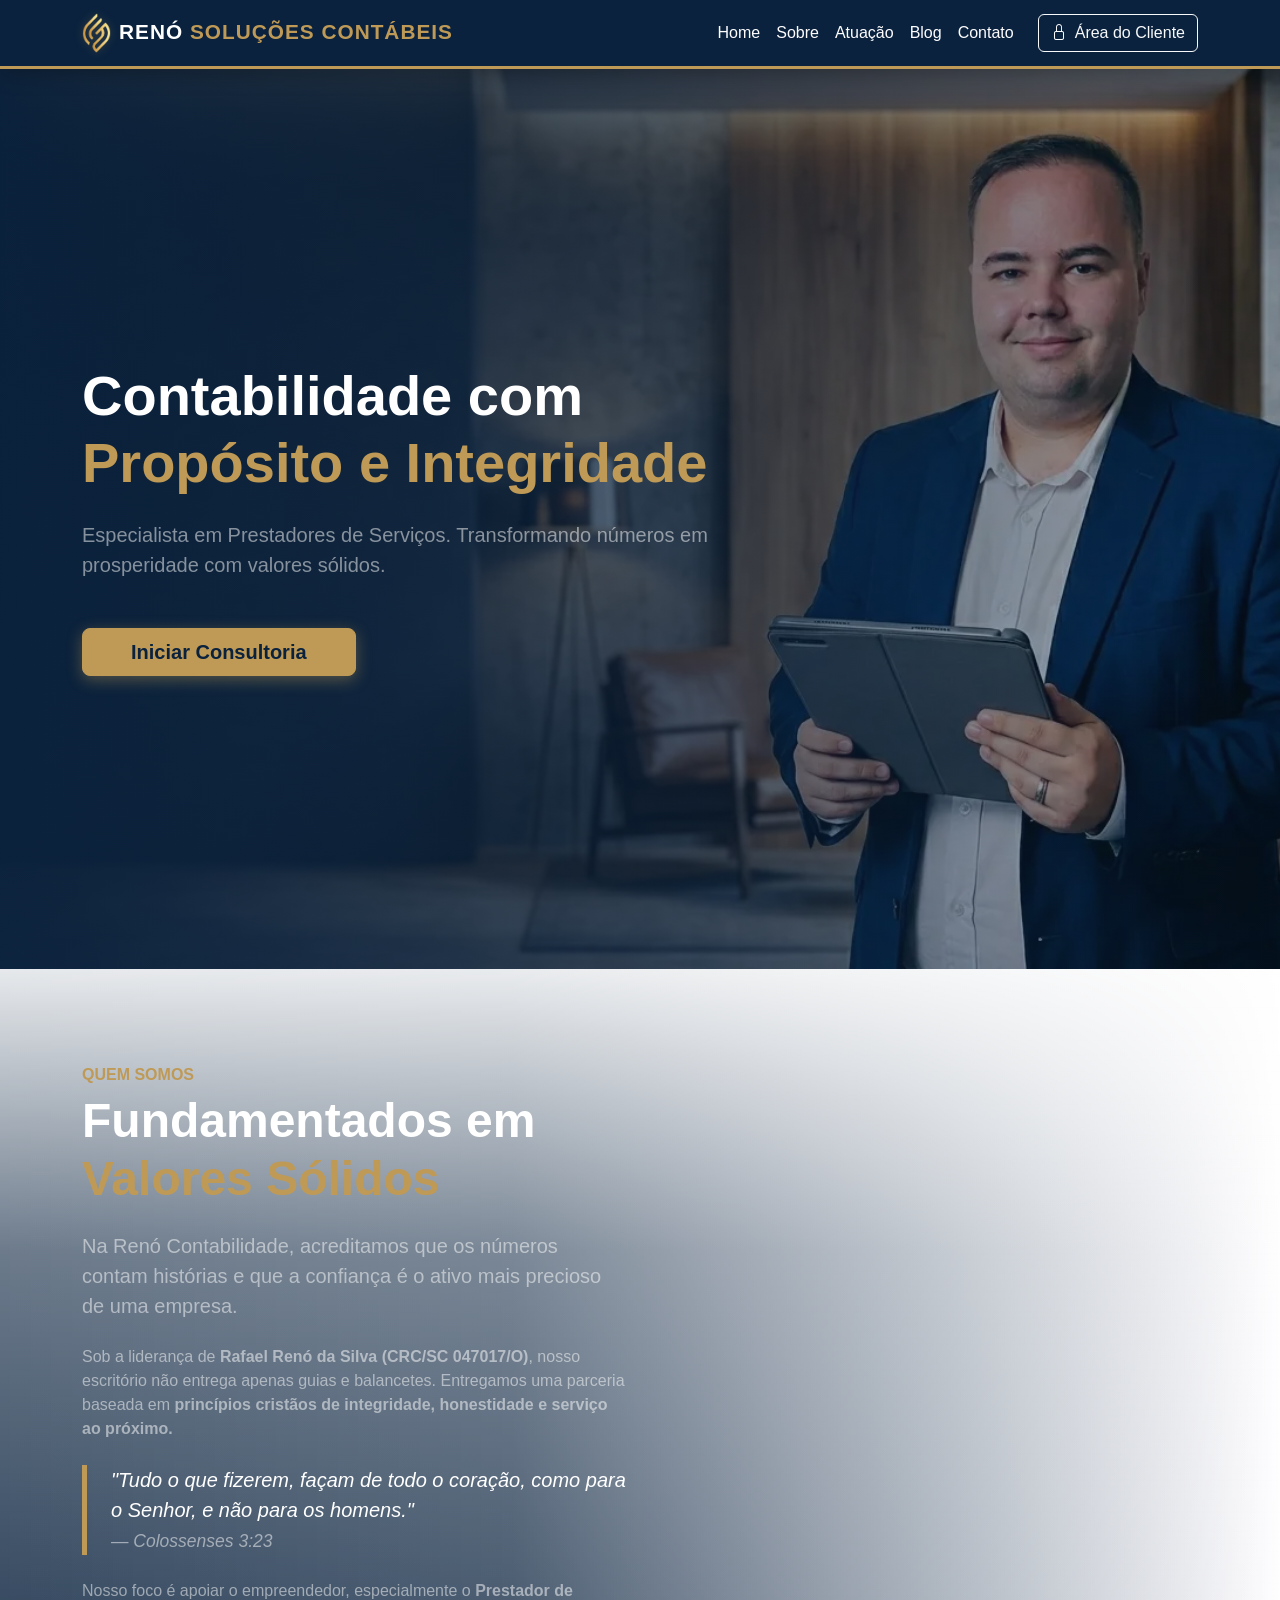
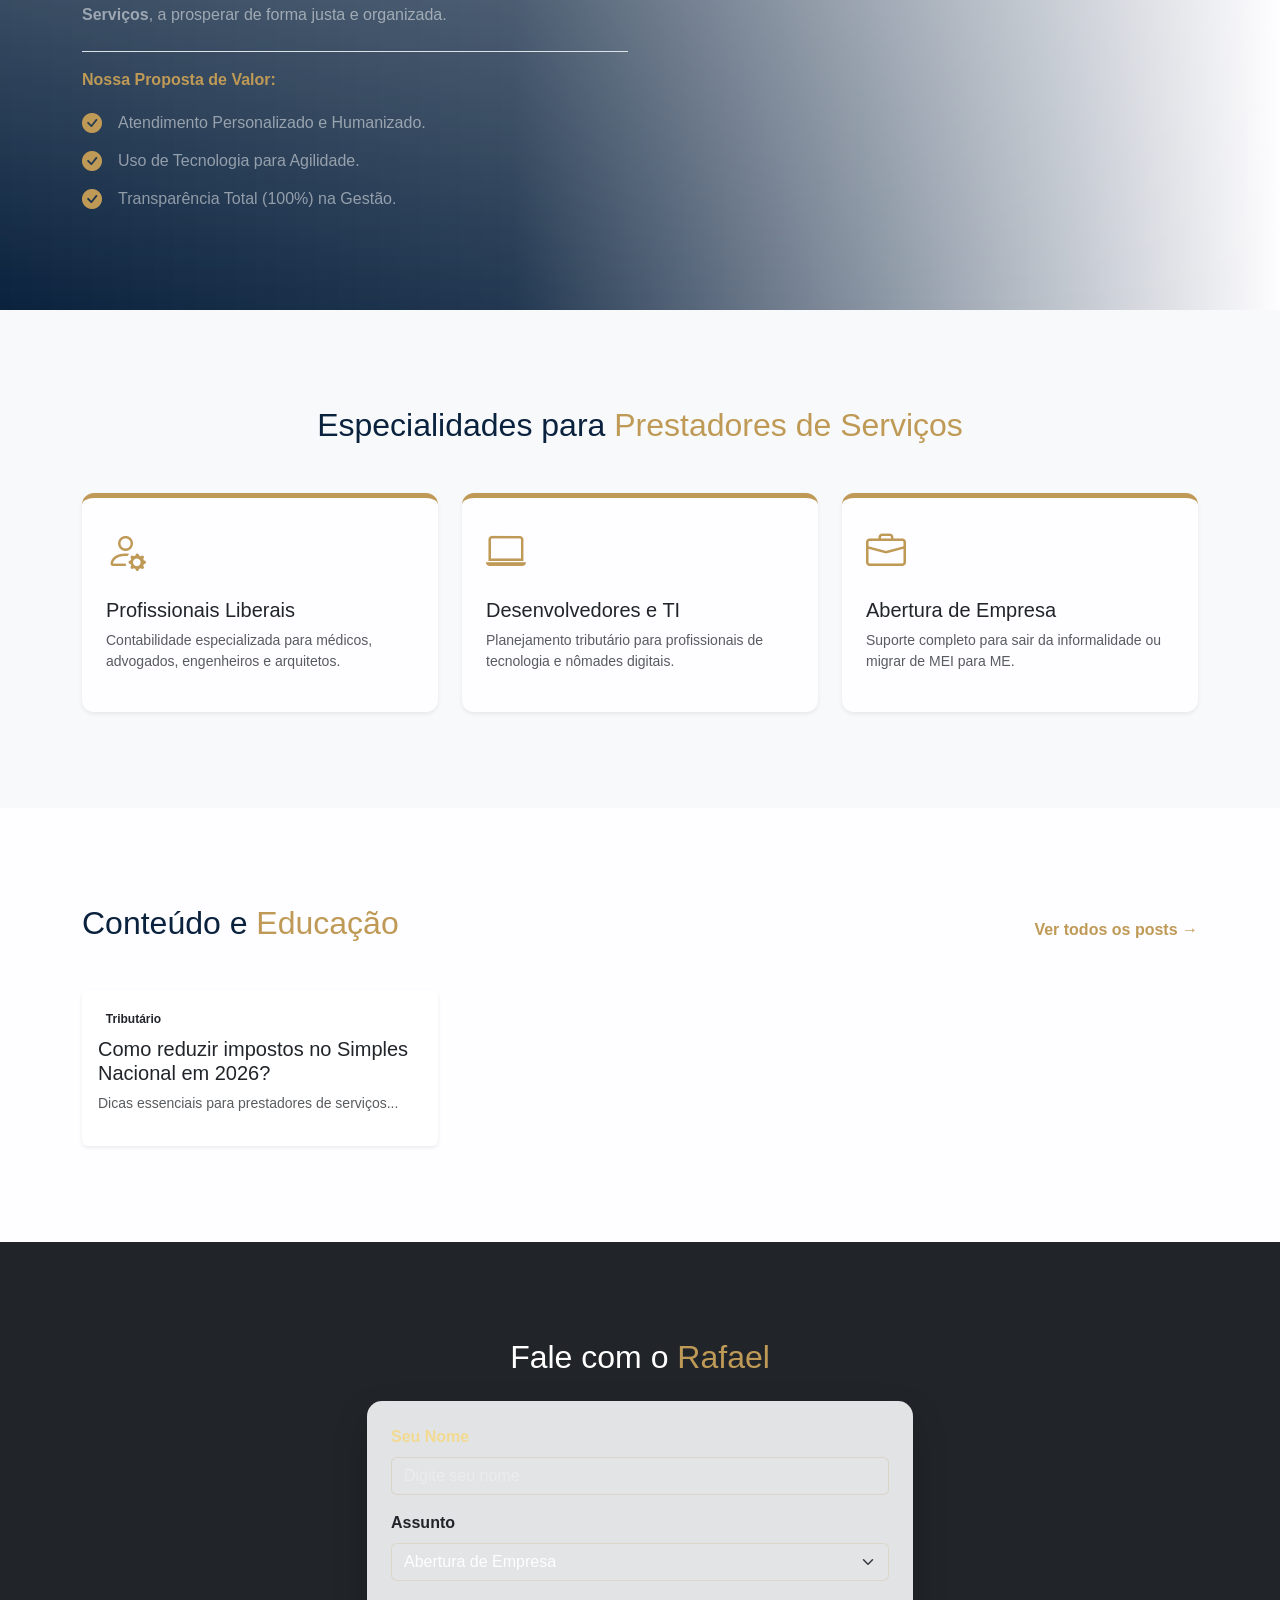
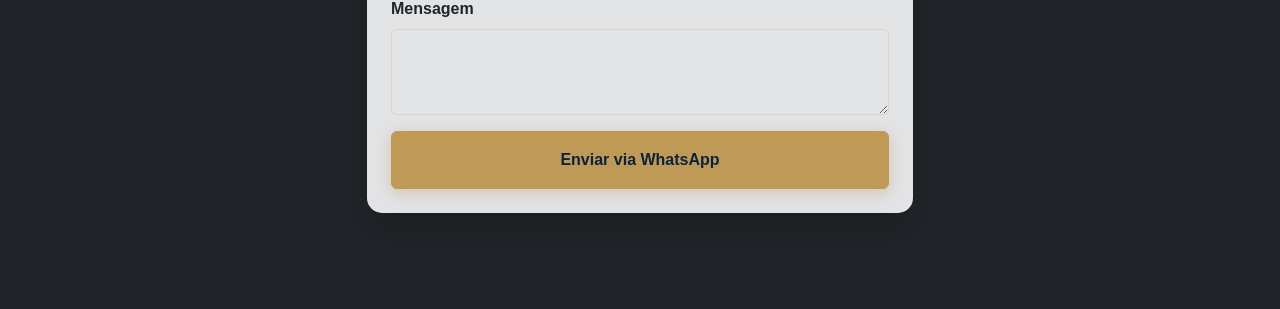
==== index.html @ a7eb9918 "Enviando arquivos atualizados" ====
<!DOCTYPE html>
<html lang="pt-br">

<head>

    <meta charset="UTF-8">
    <meta name="viewport" content="width=device-width, initial-scale=1.0">
    <title>Renó Soluções Contábeis</title>
    
    <!-- Bootstrap 5 CSS -->
    <link href="https://cdn.jsdelivr.net/npm/bootstrap@5.3.3/dist/css/bootstrap.min.css" rel="stylesheet">
    <!-- Bootstrap Icons -->
    <link rel="stylesheet" href="https://cdn.jsdelivr.net/npm/bootstrap-icons@1.11.3/font/bootstrap-icons.min.css">
    <!-- Seu CSS Personalizado -->
    <link rel="stylesheet" href="css/style.css">

</head>

<body>

<nav class="navbar navbar-expand-lg sticky-top custom-navbar">
    <div class="container">
        <a class="navbar-brand custom-logo" href="#">
        <img src="img/logo-reno.webp" alt="Logo Renó Contabilidade" class="brand-logo img-fluid">
            <span class="text-white">RENÓ </span><span class="text-gold">SOLUÇÕES CONTÁBEIS</span></a>
        <button class="navbar-toggler" type="button" data-bs-toggle="collapse" data-bs-target="#navbarNav">
            <span class="navbar-toggler-icon"></span>
        </button>
        <div class="collapse navbar-collapse" id="navbarNav">
            <ul class="navbar-nav ms-auto align-items-center">
                <li class="nav-item"><a class="nav-link" href="#">Home</a></li>
                <li class="nav-item"><a class="nav-link" href="#sobre">Sobre</a></li>
                <li class="nav-item"><a class="nav-link" href="#atuacao">Atuação</a></li>
                <li class="nav-item"><a class="nav-link" href="#blog">Blog</a></li>
                <li class="nav-item"><a class="nav-link" href="#contato">Contato</a></li>
                <li class="nav-item ms-lg-3">
                    <a href="login.html" class="btn btn-outline-light d-flex align-items-center gap-2">
                        <i class="bi bi-lock"></i> Área do Cliente
                    </a>
                </li>
            </ul>
        </div>
    </div>
</nav>

<!-- Hero Section -->
<section class="hero-with-background d-flex align-items-center min-vh-100">
    <div class="container position-relative" style="z-index: 2;">
        <div class="row align-items-center">
            <div class="col-md-7">
                <h1 class="display-4 fw-bold text-white">Contabilidade com <span class="text-gold">Propósito e Integridade</span></h1>
                <p class="lead text-white-50 mt-4">Especialista em Prestadores de Serviços. Transformando números em prosperidade com valores sólidos.</p>
                <div class="mt-5">
                    <a href="#contato" class="btn btn-lg custom-btn-gold px-5">Iniciar Consultoria</a>
                </div>
            </div>
        </div>
    </div>
</section>

<!-- SEÇÃO: SOBRE (Foco em Princípios e Ética) -->
<section id="sobre" class="sobre-overlay d-flex align-items-center py-5">
    <div class="container py-5 position-relativesobre-content">
        <div class="row">
            
            <div class="col-lg-6 col-md-8 text-sobre">
                <h6 class="text-gold fw-bold text-uppercase mb-2">Quem Somos</h6>
                <h2 class="display-5 fw-bold mb-4 text-white">Fundamentados em <span class="text-gold">Valores Sólidos</span></h2>
                
                <p class="lead text-white-50 mb-4">
                    Na Renó Contabilidade, acreditamos que os números contam histórias e que a confiança é o ativo mais precioso de uma empresa.
                </p>
                
                <p class="mb-4 text-white-50">
                    Sob a liderança de <strong>Rafael Renó da Silva (CRC/SC 047017/O)</strong>, nosso escritório não entrega apenas guias e balancetes. Entregamos uma parceria baseada em <strong>princípios cristãos de integridade, honestidade e serviço ao próximo.</strong>
                </p>

                <div class="border-start border-4 border-gold ps-4 my-4 italic-box">
                    <p class="fst-italic fs-5 text-white">
                        "Tudo o que fizerem, façam de todo o coração, como para o Senhor, e não para os homens." 
                        <br><small class="text-white-50">— Colossenses 3:23</small>
                    </p>
                </div>

                <p class="mb-4 text-white-50">
                    Nosso foco é apoiar o empreendedor, especialmente o <strong>Prestador de Serviços</strong>, a prosperar de forma justa e organizada.
                </p>

                <div class="mt-4 pt-3 border-top border-light-50 diferencial-box">
                    <p class="fw-bold mb-3 text-gold">Nossa Proposta de Valor:</p>
                    <div class="d-flex align-items-center gap-3 mb-2 text-white-50">
                        <i class="bi bi-check-circle-fill text-gold fs-5"></i>
                        <span>Atendimento Personalizado e Humanizado.</span>
                    </div>
                    <div class="d-flex align-items-center gap-3 mb-2 text-white-50">
                        <i class="bi bi-check-circle-fill text-gold fs-5"></i>
                        <span>Uso de Tecnologia para Agilidade.</span>
                    </div>
                    <div class="d-flex align-items-center gap-3 text-white-50">
                        <i class="bi bi-check-circle-fill text-gold fs-5"></i>
                        <span>Transparência Total (100%) na Gestão.</span>
                    </div>
                </div>
            </div>
            
            <div class="col-lg-6 d-none d-lg-block"></div>

        </div>
    </div>
</section>

<!-- SEÇÃO: ATUAÇÃO -->
<section id="atuacao" class="py-5 bg-light">
    <div class="container py-5">
        <h2 class="text-center mb-5">Especialidades para <span class="text-gold">Prestadores de Serviços</span></h2>
        <div class="row g-4">
            <div class="col-md-4">
                <div class="card h-100 border-0 shadow-sm p-4 custom-card-atuacao">
                    <i class="bi bi-person-gear fs-1 text-gold"></i>
                    <h3 class="h5 mt-3">Profissionais Liberais</h3>
                    <p class="text-muted small">Contabilidade especializada para médicos, advogados, engenheiros e arquitetos.</p>
                </div>
            </div>
            <div class="col-md-4">
                <div class="card h-100 border-0 shadow-sm p-4 custom-card-atuacao">
                    <i class="bi bi-laptop fs-1 text-gold"></i>
                    <h3 class="h5 mt-3">Desenvolvedores e TI</h3>
                    <p class="text-muted small">Planejamento tributário para profissionais de tecnologia e nômades digitais.</p>
                </div>
            </div>
            <div class="col-md-4">
                <div class="card h-100 border-0 shadow-sm p-4 custom-card-atuacao">
                    <i class="bi bi-briefcase fs-1 text-gold"></i>
                    <h3 class="h5 mt-3">Abertura de Empresa</h3>
                    <p class="text-muted small">Suporte completo para sair da informalidade ou migrar de MEI para ME.</p>
                </div>
            </div>
        </div>
    </div>
</section>

<!-- SEÇÃO: BLOG -->
<section id="blog" class="py-5">
    <div class="container py-5">
        <div class="d-flex justify-content-between align-items-end mb-5">
            <h2 class="mb-0">Conteúdo e <span class="text-gold">Educação</span></h2>
            <a href="#" class="text-gold text-decoration-none fw-bold">Ver todos os posts →</a>
        </div>
        <div class="row g-4">
            <div class="col-md-4">
                <div class="card border-0 shadow-sm h-100">
                    <div class="card-body">
                        <span class="badge bg-gold text-dark mb-2">Tributário</span>
                        <h4 class="h5">Como reduzir impostos no Simples Nacional em 2026?</h4>
                        <p class="small text-muted">Dicas essenciais para prestadores de serviços...</p>
                    </div>
                </div>
            </div>
            <!-- Outros cards de blog aqui -->
        </div>
    </div>
</section>

<!-- SEÇÃO: CONTATO -->
<section id="contato" class="py-5 bg-dark text-white">
    <div class="container py-5">
        <div class="row justify-content-center">
            <div class="col-md-6">
                <h2 class="text-center mb-4">Fale com o <span class="text-gold">Rafael</span></h2>
                <div class="card p-4 border-0 bg-secondary-subtle">
                    <form id="whatsappForm">
                        <div class="mb-3">
                            <label class="form-label fw-bold">Seu Nome</label>
                            <input type="text" class="form-control" id="nome" placeholder="Digite seu nome" required>
                        </div>
                        <div class="mb-3">
                            <label class="form-label text-dark fw-bold">Assunto</label>
                            <select class="form-select" id="assunto">
                                <option value="Abertura de Empresa">Abertura de Empresa</option>
                                <option value="Migração de MEI">Migração de MEI</option>
                                <option value="Consultoria">Consultoria Mensal</option>
                            </select>
                        </div>
                        <div class="mb-3">
                            <label class="form-label text-dark fw-bold">Mensagem</label>
                            <textarea class="form-control" id="mensagem" rows="3" required></textarea>
                        </div>
                        <button type="submit" class="btn custom-btn-gold w-100 py-3">Enviar via WhatsApp</button>
                    </form>
                </div>
            </div>
        </div>
    </div>
</section>

<!-- Script para disparar o WhatsApp -->
<script>
    document.getElementById('whatsappForm').addEventListener('submit', function(e) {
        e.preventDefault();
        const nome = document.getElementById('nome').value;
        const assunto = document.getElementById('assunto').value;
        const msg = document.getElementById('mensagem').value;
        const numero = "5548991799990";
        
        const texto = `Olá Rafael! Meu nome é ${nome}. Estou entrando em contato sobre ${assunto}. ${msg}`;
        const url = `https://wa.me/${numero}?text=${encodeURIComponent(texto)}`;
        
        window.open(url, '_blank');
    });
</script>

</body>

</html>
---- css/style.css ----
/* 
    PROJETO: Renó Soluções Contábeis
    DESENVOLVEDOR: Patrycke (ADS)
    PALETA: Azul Profundo e Dourado Premium
*/

/* 1. VARIÁVEIS E CONFIGURAÇÕES GERAIS */
:root {
    --azul-primario: #0A223E;
    --azul-secundario: #1B375D;
    --dourado: #BF9A56;
    --dourado-claro: #F2DA91;
    --branco: #FEFDFF;
    --cinza-suave: #f4f7f9;
}

body {
    background-color: var(--branco);
    color: var(--azul-primario);
    font-family: 'Inter', sans-serif;
    margin: 0;
    padding: 0;
}

/* 2. COMPONENTES GLOBAIS (Botões e Tipografia) */
.text-gold { color: var(--dourado) !important; }

.custom-btn-gold {
    background-color: var(--dourado) !important;
    color: var(--azul-primario) !important;
    border: 1px solid var(--dourado) !important;
    font-weight: 700;
    box-shadow: 0 4px 15px rgba(191, 154, 86, 0.4);
    transition: all 0.3s ease;
}

.custom-btn-gold:hover {
    background-color: var(--dourado-claro) !important;
    transform: translateY(-3px);
    box-shadow: 0 6px 20px rgba(191, 154, 86, 0.6);
}

.custom-btn-outline {
    border: 2px solid var(--dourado) !important;
    color: var(--dourado) !important;
    background: transparent;
    font-weight: 600;
    transition: 0.3s;
}

.custom-btn-outline:hover {
    background-color: var(--dourado) !important;
    color: var(--azul-primario) !important;
}

/* 3. NAVBAR */
.custom-navbar {
    background-color: var(--azul-primario) !important;
    border-bottom: 3px solid var(--dourado);
    box-shadow: 0 4px 20px rgba(0,0,0,0.3);
}

.brand-logo {
    height: 40px;
    width: auto;
    filter: drop-shadow(0 0 5px rgba(191, 154, 86, 0.3));
}

.custom-logo {
    color: var(--branco) !important;
    font-weight: 700;
    font-size: 1.5rem;
    text-decoration: none;
    letter-spacing: 1px;
}

.custom-logo span {
    color: var(--dourado);
    font-size: 1.3rem;
}

.nav-link {
    color: var(--branco) !important;
    font-weight: 500;
    transition: 0.3s;
}

.nav-link:hover {
    color: var(--dourado-claro) !important;
}

/* 4. HERO SECTION */
.hero-with-background {
    position: relative;
    min-height: 100vh;
    display: flex;
    align-items: center;
    overflow: hidden;
    background: linear-gradient(90deg, 
                rgba(10, 34, 62, 0.95) 0%, 
                rgba(10, 34, 62, 0.7) 50%, 
                rgba(10, 34, 62, 0.3) 100%), 
                url('../img/rafael.webp') no-repeat center center;
    background-size: cover;
}

.hero-with-background .container {
    z-index: 2;
    position: relative;
}

/* 5. SEÇÃO SOBRE (Overlay e Imagem) */
#sobre {
    background-color: var(--branco);
    padding: 80px 0;
}

.sobre-overlay {
    position: relative;
    min-height: 80vh;
    width: 100%;
    background: 
        linear-gradient(to bottom, rgba(255, 255, 255, 0.9) 0%, rgba(255, 255, 255, 0.4) 30%, rgba(255, 255, 255, 0) 100%),
        linear-gradient(to right, rgba(10, 34, 62, 1) 0%, rgba(10, 34, 62, 0.9) 40%, rgba(10, 34, 62, 0) 100%),
        url('../img/rafael-reno-sobre.png') no-repeat center center;
    background-size: cover;
}

.sobre-content { z-index: 2; }

.border-gold {
    border-left: 5px solid var(--dourado) !important;
}

/* Elementos de Imagem (Se usar tag <img> em vez de overlay) */
.sobre-img {
    max-height: 850px;
    width: auto;
    object-fit: cover;
}

.sobre-img-container { padding: 20px; }

#badge-transparencia {
    bottom: 20px;
    left: -20px;
    transform: translate(-50%, 0);
}

/* 6. SEÇÃO ATUAÇÃO (Cards) */
#atuacao {
    background-color: var(--cinza-suave);
    padding: 80px 0;
}

.custom-card-atuacao {
    background-color: var(--branco);
    border-top: 5px solid var(--dourado) !important;
    border-radius: 12px;
    box-shadow: 0 10px 30px rgba(10, 34, 62, 0.08);
    transition: all 0.4s ease;
    border: none;
}

.custom-card-atuacao:hover {
    background-color: var(--azul-primario);
    transform: translateY(-10px);
}

.custom-card-atuacao:hover h3, 
.custom-card-atuacao:hover p,
.custom-card-atuacao:hover i {
    color: var(--branco) !important;
}

/* 7. SEÇÃO CONTATO */
#contato {
    background: var(--azul-primario);
    padding: 80px 0;
}

#contato .card {
    background-color: var(--azul-secundario);
    border: 1px solid rgba(191, 154, 86, 0.3);
    border-radius: 15px;
    box-shadow: 0 15px 35px rgba(0,0,0,0.2);
}

#contato .form-label {
    color: var(--dourado-claro);
    font-weight: 600;
}

.form-control, .form-select {
    background-color: rgba(255, 255, 255, 0.05);
    border: 1px solid rgba(191, 154, 86, 0.2);
    color: var(--branco) !important;
}

.form-control::placeholder { color: rgba(255, 255, 255, 0.3); }

.form-control:focus {
    background-color: rgba(255, 255, 255, 0.1);
    border-color: var(--dourado);
    box-shadow: 0 0 10px rgba(191, 154, 86, 0.3);
}

/* 8. PÁGINA DE LOGIN */
.login-page {
    background: radial-gradient(circle, var(--azul-secundario) 0%, var(--azul-primario) 100%);
    min-height: 100vh;
}

.login-card {
    background-color: var(--branco) !important;
    border-radius: 20px;
    border-top: 6px solid var(--dourado) !important;
}

.logo-login { color: var(--azul-primario); }

/* 9. MEDIA QUERIES (Responsividade) */
@media (max-width: 991px) {
    .sobre-overlay {
        min-height: auto;
        padding: 60px 0;
        background: 
            linear-gradient(to bottom, rgba(10, 34, 62, 1) 0%, rgba(10, 34, 62, 0.95) 100%),
            url('../img/sobre-escritorio.webp') no-repeat center center;
        background-size: cover;
    }
    
    .text-sobre h2, .text-sobre p { text-align: center; }
    
    .italic-box, .diferencial-box {
        text-align: center;
        justify-content: center;
        border-left: none !important;
        border-top: 2px solid var(--dourado) !important;
        padding-top: 20px;
    }
}

@media (max-width: 768px) {
    .brand-logo { height: 35px; }
    .sobre-img { max-height: 350px; }
}
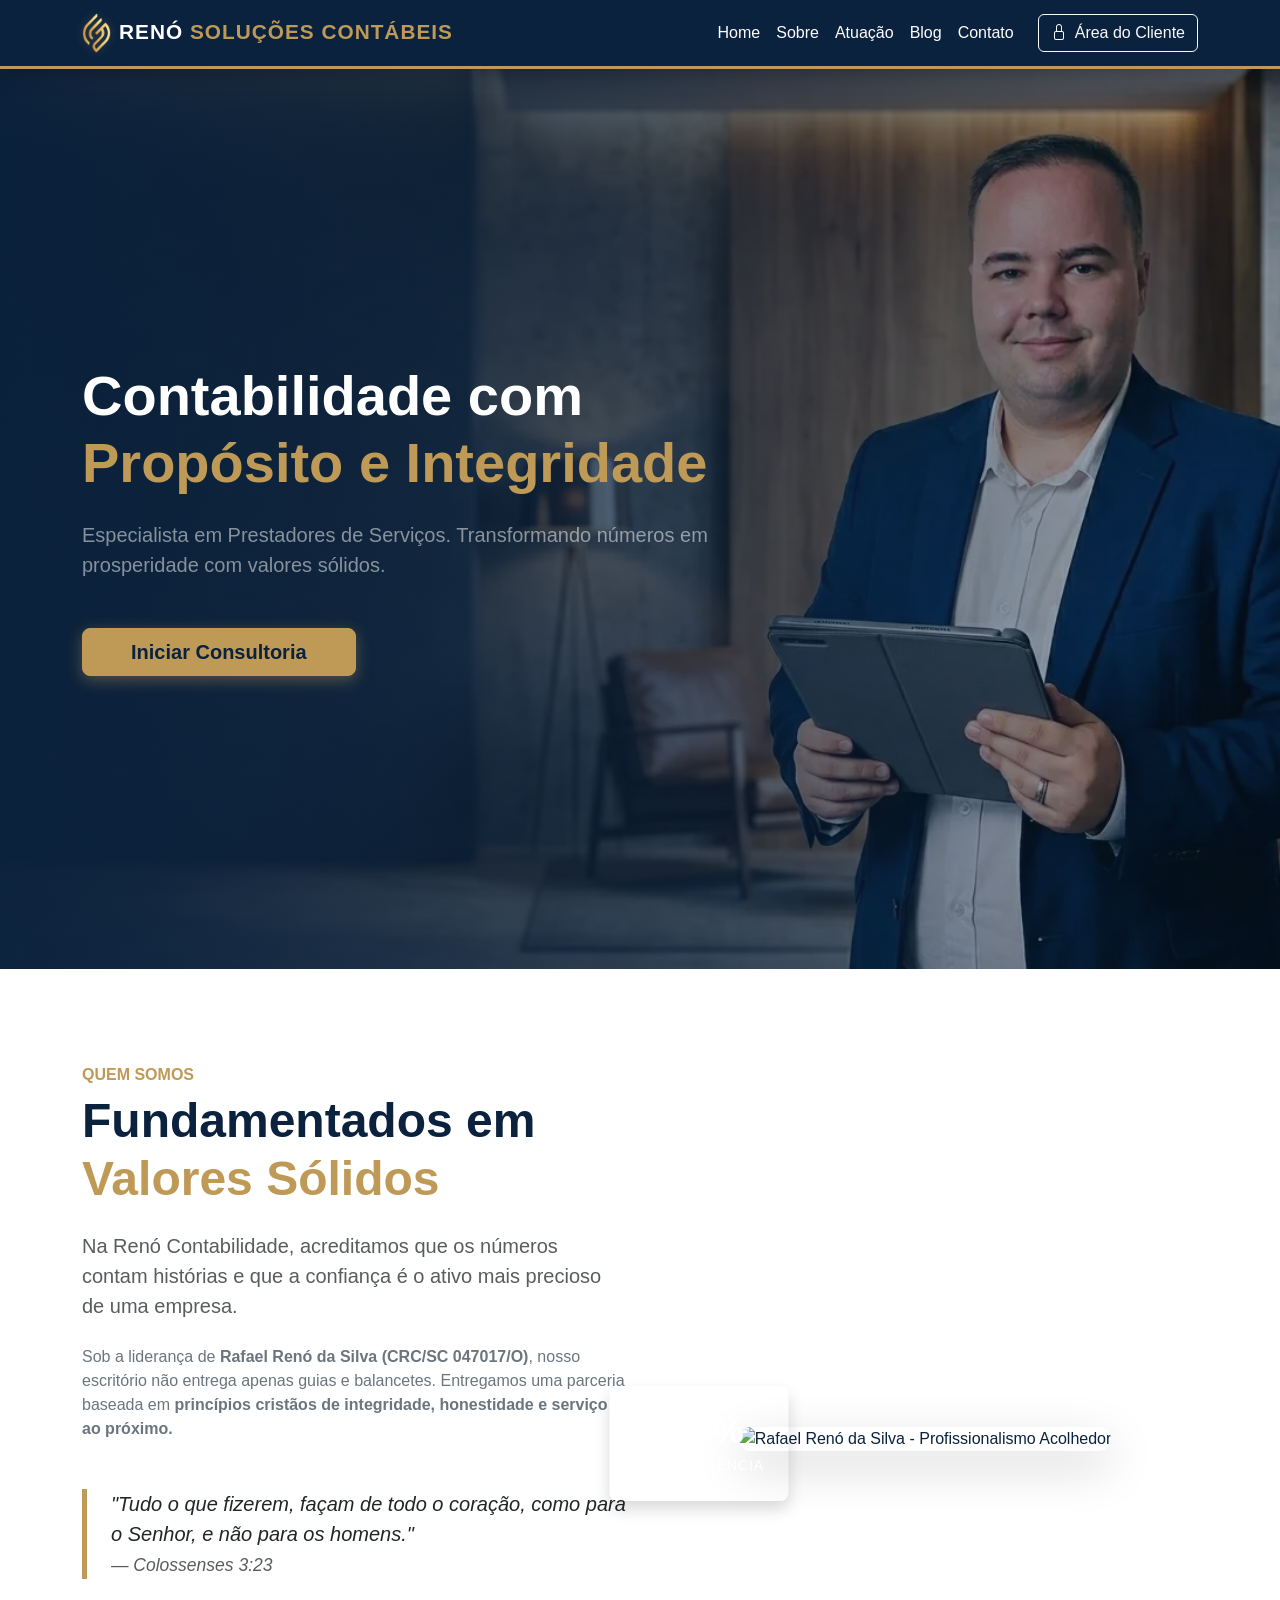
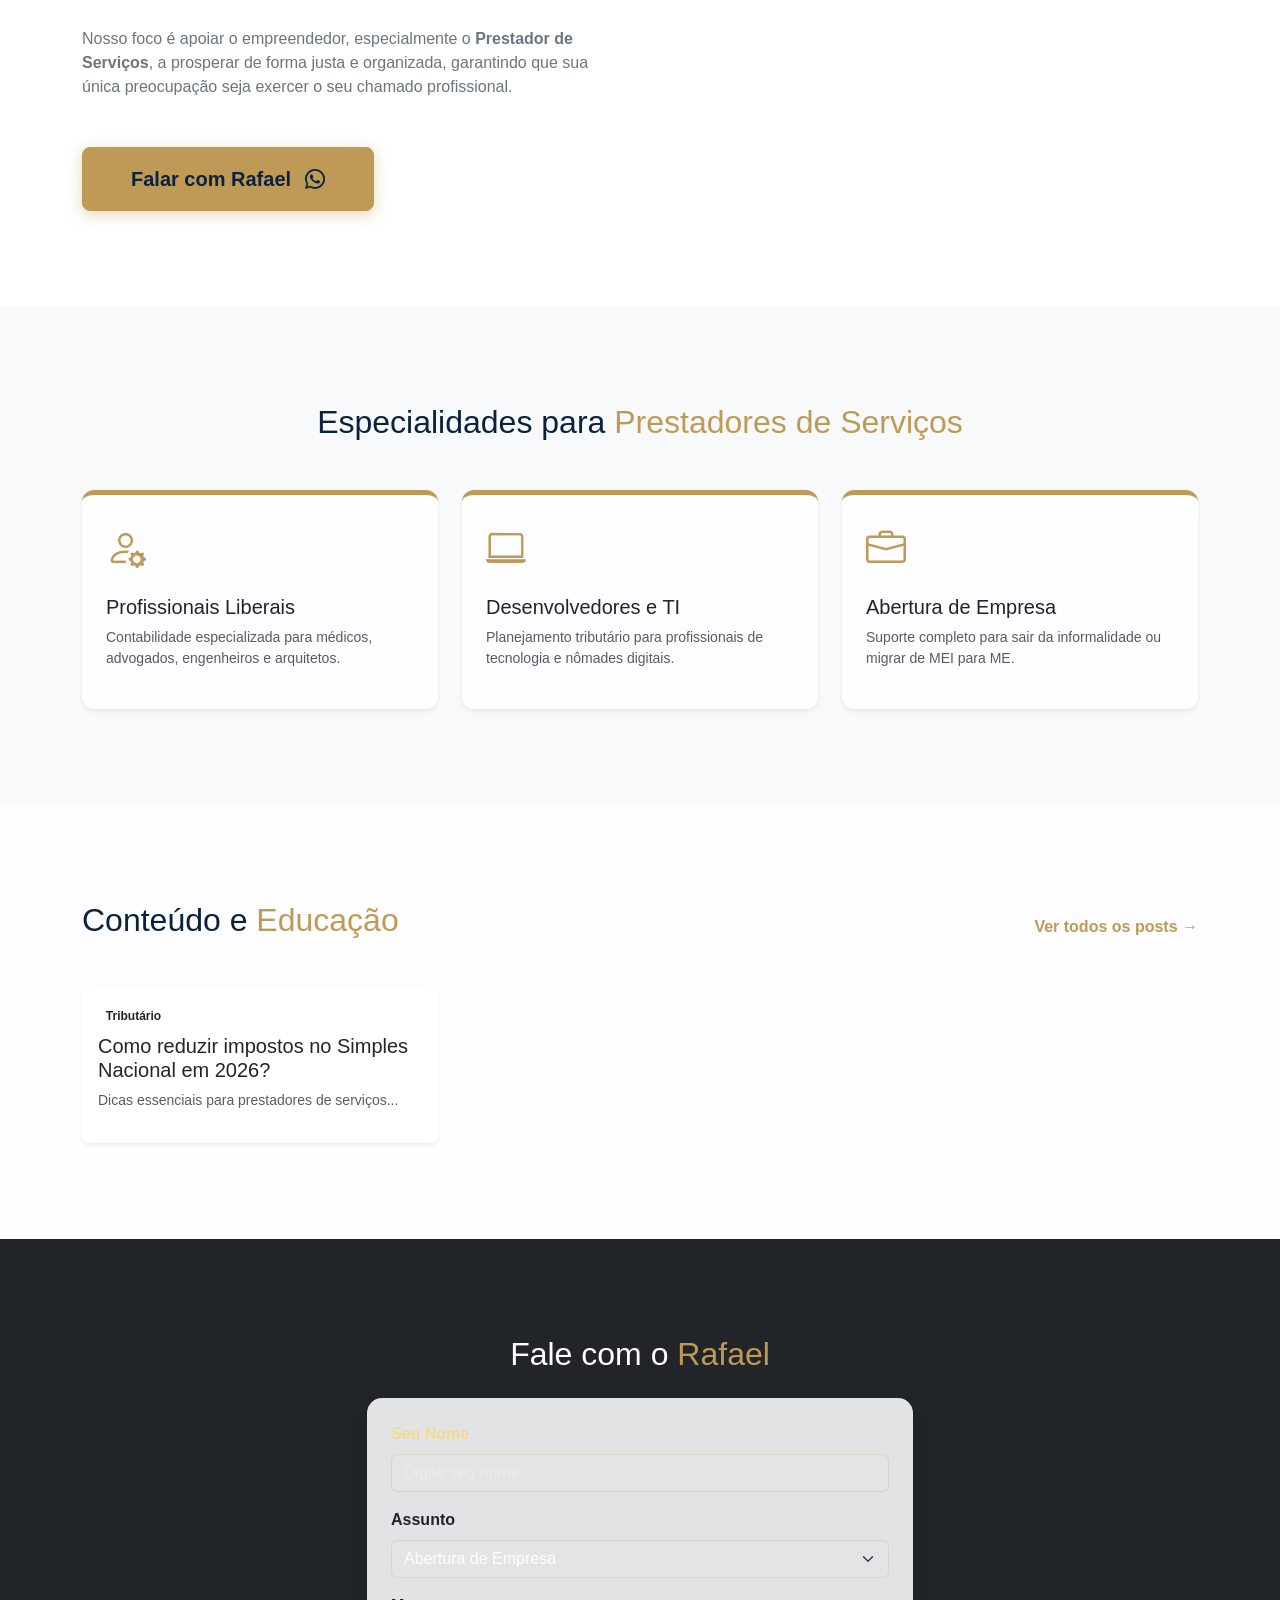
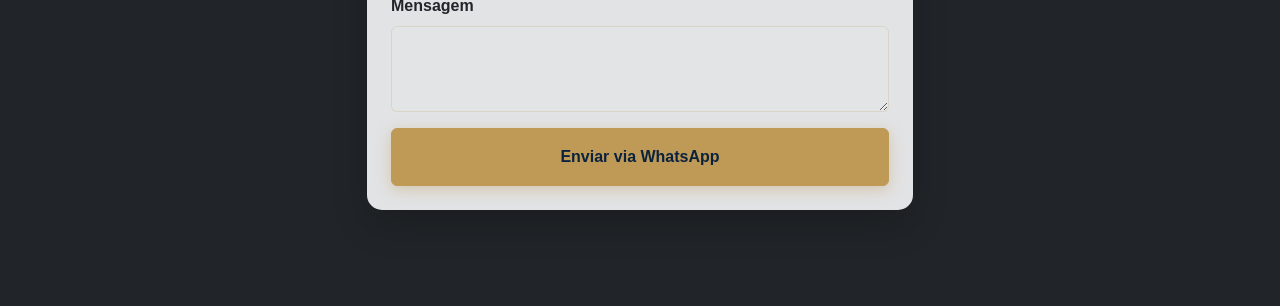
==== commit 1a26929f: "Enviando arquivos atualizados" ====
--- a/index.html
+++ b/index.html
@@ -58,52 +58,48 @@
     </div>
 </section>
 
-<!-- SEÇÃO: SOBRE (Foco em Princípios e Ética) -->
-<section id="sobre" class="sobre-overlay d-flex align-items-center py-5">
-    <div class="container py-5 position-relativesobre-content">
-        <div class="row">
+<section id="sobre" class="py-5 bg-white">
+    <div class="container py-5">
+        <div class="row align-items-center gy-5">
             
-            <div class="col-lg-6 col-md-8 text-sobre">
+            <div class="col-md-6">
                 <h6 class="text-gold fw-bold text-uppercase mb-2">Quem Somos</h6>
-                <h2 class="display-5 fw-bold mb-4 text-white">Fundamentados em <span class="text-gold">Valores Sólidos</span></h2>
+                <h2 class="display-5 fw-bold mb-4" style="color: var(--azul-primario);">Fundamentados em <span class="text-gold">Valores Sólidos</span></h2>
                 
-                <p class="lead text-white-50 mb-4">
+                <p class="lead text-muted mb-4">
                     Na Renó Contabilidade, acreditamos que os números contam histórias e que a confiança é o ativo mais precioso de uma empresa.
                 </p>
                 
-                <p class="mb-4 text-white-50">
+                <p class="mb-4 text-secondary">
                     Sob a liderança de <strong>Rafael Renó da Silva (CRC/SC 047017/O)</strong>, nosso escritório não entrega apenas guias e balancetes. Entregamos uma parceria baseada em <strong>princípios cristãos de integridade, honestidade e serviço ao próximo.</strong>
                 </p>
 
-                <div class="border-start border-4 border-gold ps-4 my-4 italic-box">
-                    <p class="fst-italic fs-5 text-white">
+                <div class="border-start border-4 border-gold ps-4 my-5 italic-box">
+                    <p class="fst-italic fs-5 text-dark">
                         "Tudo o que fizerem, façam de todo o coração, como para o Senhor, e não para os homens." 
-                        <br><small class="text-white-50">— Colossenses 3:23</small>
+                        <br><small class="text-muted">— Colossenses 3:23</small>
                     </p>
                 </div>
 
-                <p class="mb-4 text-white-50">
-                    Nosso foco é apoiar o empreendedor, especialmente o <strong>Prestador de Serviços</strong>, a prosperar de forma justa e organizada.
+                <p class="text-secondary mb-5">
+                    Nosso foco é apoiar o empreendedor, especialmente o <strong>Prestador de Serviços</strong>, a prosperar de forma justa e organizada, garantindo que sua única preocupação seja exercer o seu chamado profissional.
                 </p>
-
-                <div class="mt-4 pt-3 border-top border-light-50 diferencial-box">
-                    <p class="fw-bold mb-3 text-gold">Nossa Proposta de Valor:</p>
-                    <div class="d-flex align-items-center gap-3 mb-2 text-white-50">
-                        <i class="bi bi-check-circle-fill text-gold fs-5"></i>
-                        <span>Atendimento Personalizado e Humanizado.</span>
+                
+                <a href="#contato" class="btn custom-btn-gold btn-lg px-5 py-3">Falar com Rafael <i class="bi bi-whatsapp ms-2"></i></a>
+            </div>
+
+            <div class="col-md-6 text-center position-relative">
+                <div class="d-inline-block over-img-container">
+                    <img src="img/rafael-reno-escritorio.png" alt="Rafael Renó da Silva - Profissionalismo Acolhedor" class="img-fluid rounded-4 shadow-lg sobre-img">
+                    
+                    <div id="badge-transparencia" class="position-absolute d-none d-lg-block">
+                        <div class="bg-gold p-4 rounded-3 shadow badge-content">
+                            <h4 class="text-white mb-0 fw-bold">100%</h4>
+                            <small class="text-white text-uppercase">Transparência</small>
+                        </div>
                     </div>
-                    <div class="d-flex align-items-center gap-3 mb-2 text-white-50">
-                        <i class="bi bi-check-circle-fill text-gold fs-5"></i>
-                        <span>Uso de Tecnologia para Agilidade.</span>
-                    </div>
-                    <div class="d-flex align-items-center gap-3 text-white-50">
-                        <i class="bi bi-check-circle-fill text-gold fs-5"></i>
-                        <span>Transparência Total (100%) na Gestão.</span>
-                    </div>
-                </div>
-            </div>
-            
-            <div class="col-lg-6 d-none d-lg-block"></div>
+                </div>
+            </div>
 
         </div>
     </div>
--- a/css/style.css
+++ b/css/style.css
@@ -120,10 +120,21 @@
     min-height: 80vh;
     width: 100%;
     background: 
-        linear-gradient(to bottom, rgba(255, 255, 255, 0.9) 0%, rgba(255, 255, 255, 0.4) 30%, rgba(255, 255, 255, 0) 100%),
-        linear-gradient(to right, rgba(10, 34, 62, 1) 0%, rgba(10, 34, 62, 0.9) 40%, rgba(10, 34, 62, 0) 100%),
-        url('../img/rafael-reno-sobre.png') no-repeat center center;
+        linear-gradient(to right, rgb(255, 255, 255) 0%,rgb(209, 209, 209) 30%, rgba(255, 255, 255, 0) 100%),
+        url('../img/sobre-escritorio.webp') no-repeat center center;
     background-size: cover;
+}
+
+.sobre-overlay .container {
+    color: var(--azul-primario); /* Troca o texto geral para azul escuro */
+}
+
+.sobre-overlay h2 {
+    color: var(--azul-primario) !important; /* Força o título a ser escuro */
+}
+
+.sobre-overlay p {
+    color: #444; /* Um cinza bem escuro para os parágrafos, melhor que o branco */
 }
 
 .sobre-content { z-index: 2; }
@@ -244,4 +255,42 @@
 @media (max-width: 768px) {
     .brand-logo { height: 35px; }
     .sobre-img { max-height: 350px; }
+}
+
+/* Customização para a imagem na seção SOBRE */
+.sobre-img {
+    max-height: 550px; /* Limita a altura máxima para não quebrar o layout */
+    width: auto;       /* Mantém a proporção */
+    object-fit: cover; /* Garante que preencha o espaço sem distorcer, caso necessário */
+}
+
+/* Centralização do container da imagem e do badge */
+.over-img-container {
+    position: relative;
+    padding: 20px; /* Dá um respiro lateral, se necessário */
+}
+
+/* Correção na posição do Badge Dourado (100% Transparência) */
+#badge-transparencia {
+    bottom: -30px; /* Ajuste para que o badge 'saia' um pouco para fora da imagem no fundo */
+    left: -20px;   /* Ajuste para que fique um pouco para a esquerda */
+    z-index: 5;    /* Garante que fique acima da imagem */
+    transform: translate(-50%, 0); /* Garante centralização lateral correta se usar bottom/left */
+}
+
+/* Estilo do conteúdo do badge */
+.badge-content h4 {
+    font-size: 2.2rem;
+    color: var(--branco);
+}
+.badge-content small {
+    letter-spacing: 1px;
+    color: var(--dourado-claro);
+}
+
+/* RESPONSIVIDADE: Ajuste para celulares */
+@media (max-width: 768px) {
+    .sobre-img {
+        max-height: 350px; /* Reduz a altura máxima em telas menores */
+    }
 }
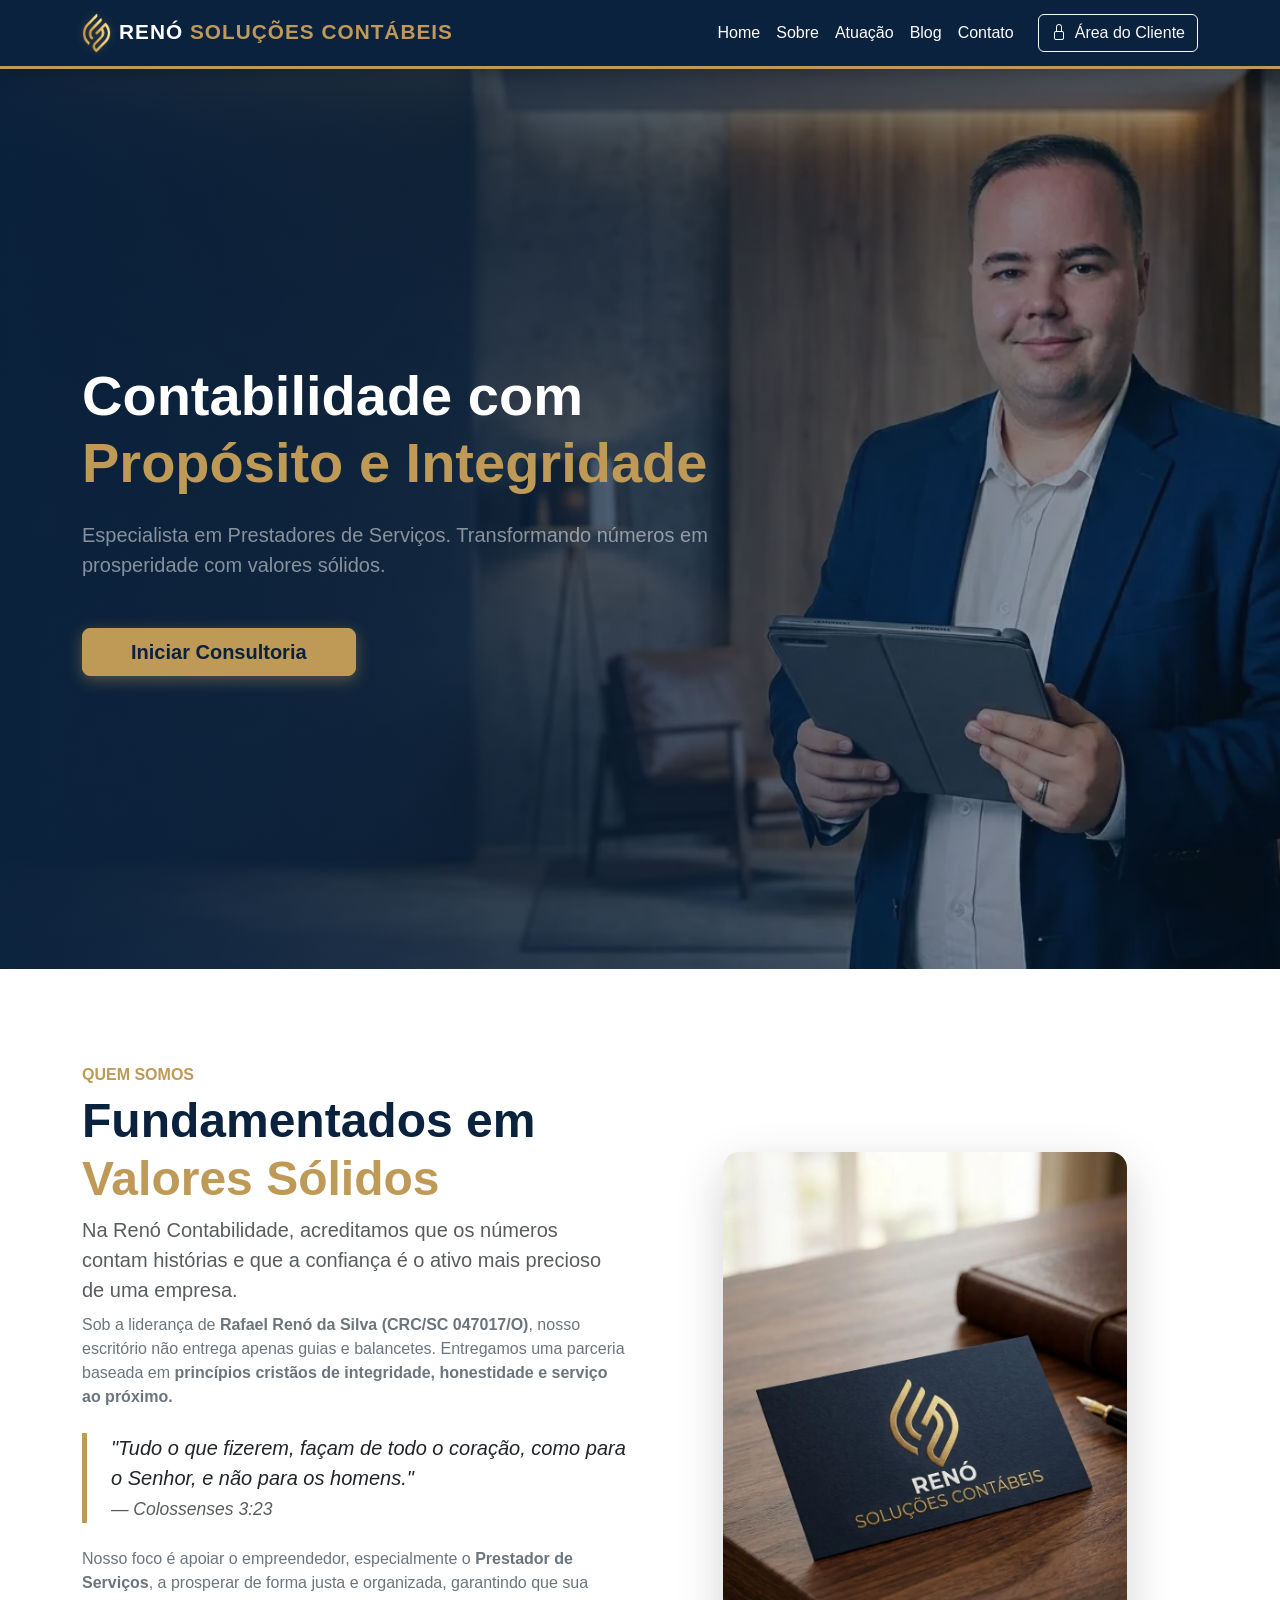
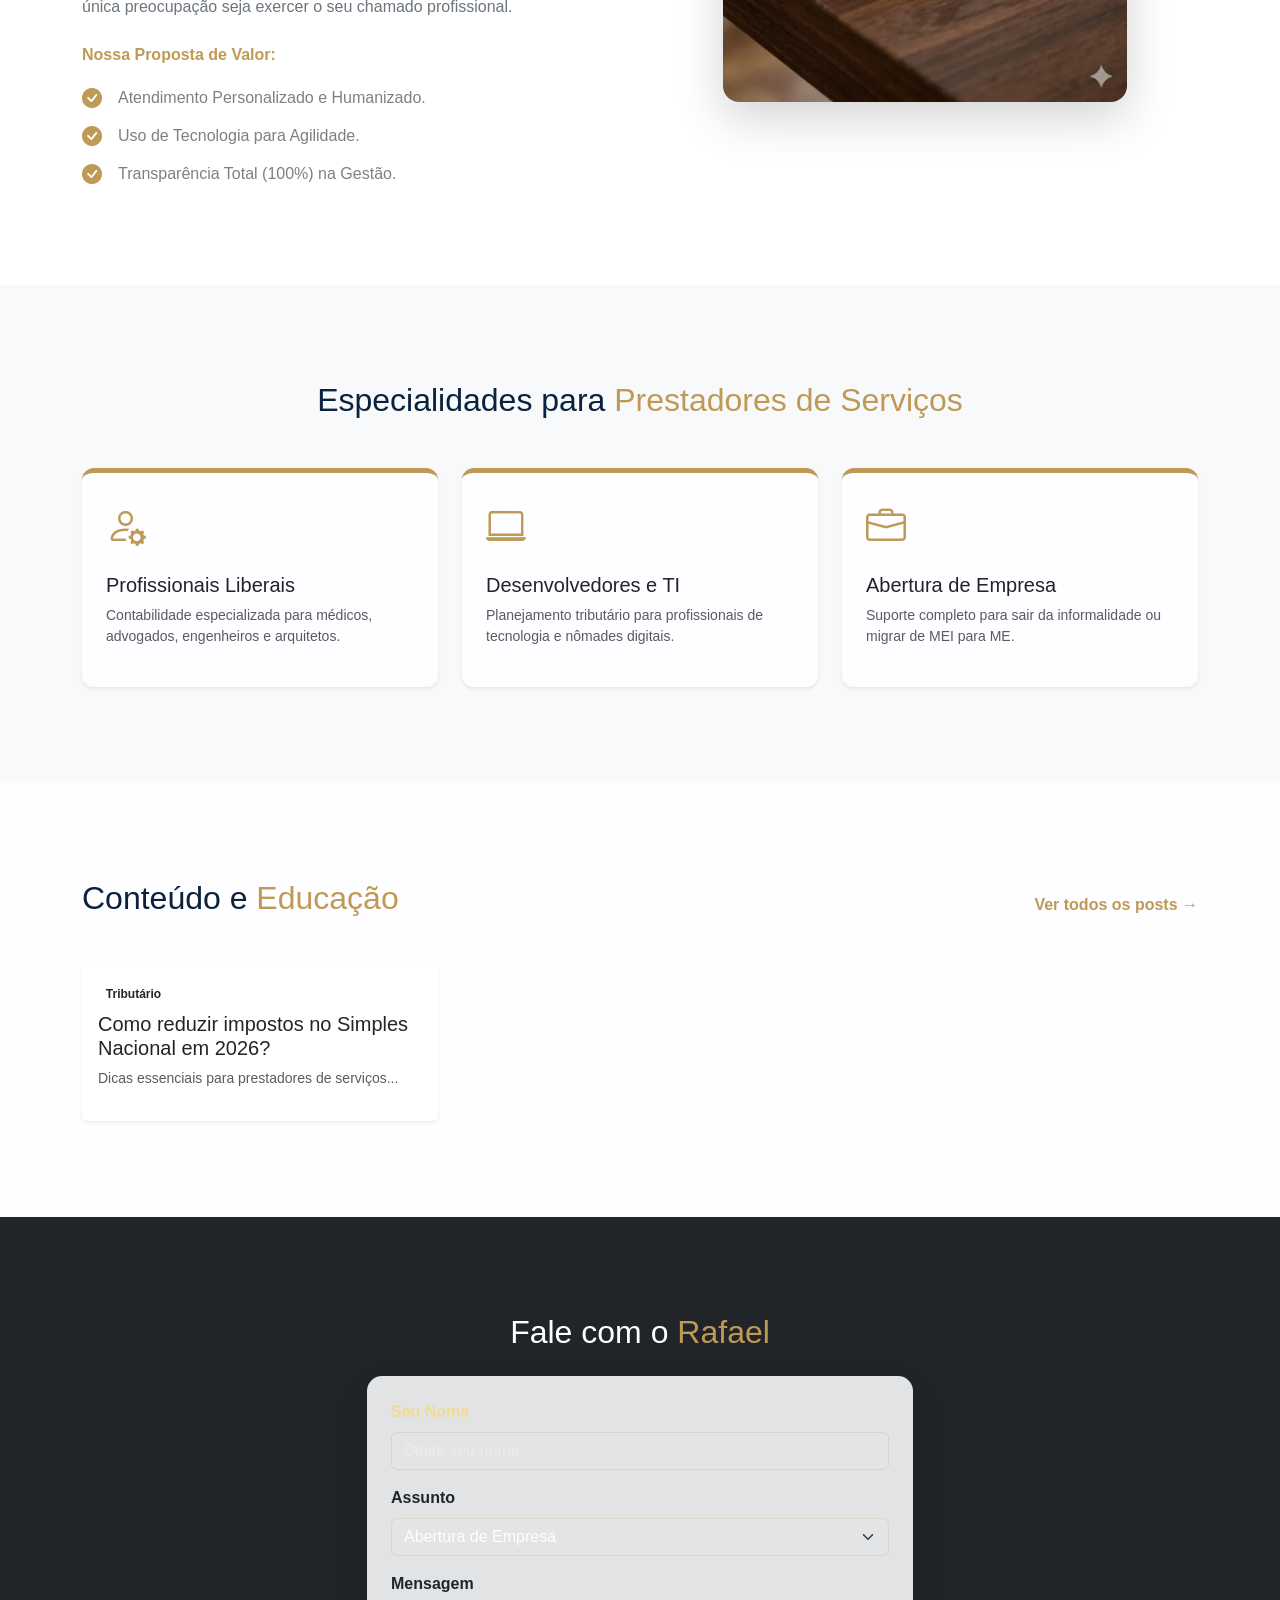
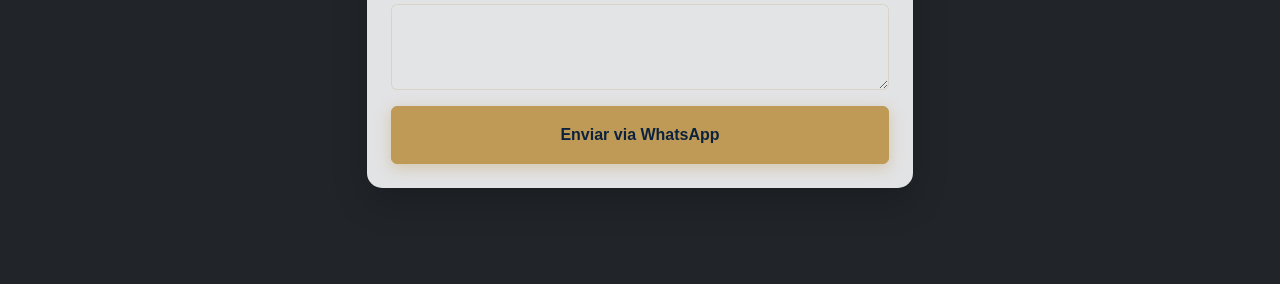
==== commit 8a2d1c1a: "Enviando arquivos atualizados" ====
--- a/index.html
+++ b/index.html
@@ -64,13 +64,13 @@
             
             <div class="col-md-6">
                 <h6 class="text-gold fw-bold text-uppercase mb-2">Quem Somos</h6>
-                <h2 class="display-5 fw-bold mb-4" style="color: var(--azul-primario);">Fundamentados em <span class="text-gold">Valores Sólidos</span></h2>
+                <h2 class="display-5 fw-bold mb-2" style="color: var(--azul-primario);">Fundamentados em <span class="text-gold">Valores Sólidos</span></h2>
                 
-                <p class="lead text-muted mb-4">
+                <p class="lead text-muted mb-2">
                     Na Renó Contabilidade, acreditamos que os números contam histórias e que a confiança é o ativo mais precioso de uma empresa.
                 </p>
                 
-                <p class="mb-4 text-secondary">
+                <p class="mb-2 text-secondary">
                     Sob a liderança de <strong>Rafael Renó da Silva (CRC/SC 047017/O)</strong>, nosso escritório não entrega apenas guias e balancetes. Entregamos uma parceria baseada em <strong>princípios cristãos de integridade, honestidade e serviço ao próximo.</strong>
                 </p>
 
@@ -81,23 +81,29 @@
                     </p>
                 </div>
 
-                <p class="text-secondary mb-5">
+                <p class="text-secondary mb-2">
                     Nosso foco é apoiar o empreendedor, especialmente o <strong>Prestador de Serviços</strong>, a prosperar de forma justa e organizada, garantindo que sua única preocupação seja exercer o seu chamado profissional.
                 </p>
                 
-                <a href="#contato" class="btn custom-btn-gold btn-lg px-5 py-3">Falar com Rafael <i class="bi bi-whatsapp ms-2"></i></a>
-            </div>
-
+            <div class="mt-1 pt-3 diferencial-box">
+            <p class="fw-bold mb-3 text-gold">Nossa Proposta de Valor:</p>
+                    <div class="d-flex align-items-center gap-3 mb-2 text-black-50">
+                        <i class="bi bi-check-circle-fill text-gold fs-5"></i>
+                        <span>Atendimento Personalizado e Humanizado.</span>
+                    </div>
+                    <div class="d-flex align-items-center gap-3 mb-2 text-black-50">
+                        <i class="bi bi-check-circle-fill text-gold fs-5"></i>
+                        <span>Uso de Tecnologia para Agilidade.</span>
+                    </div>
+                    <div class="d-flex align-items-center gap-3 text-black-50">
+                        <i class="bi bi-check-circle-fill text-gold fs-5"></i>
+                        <span>Transparência Total (100%) na Gestão.</span>
+                    </div>
+                    </div>
+            </div>
             <div class="col-md-6 text-center position-relative">
                 <div class="d-inline-block over-img-container">
-                    <img src="img/rafael-reno-escritorio.png" alt="Rafael Renó da Silva - Profissionalismo Acolhedor" class="img-fluid rounded-4 shadow-lg sobre-img">
-                    
-                    <div id="badge-transparencia" class="position-absolute d-none d-lg-block">
-                        <div class="bg-gold p-4 rounded-3 shadow badge-content">
-                            <h4 class="text-white mb-0 fw-bold">100%</h4>
-                            <small class="text-white text-uppercase">Transparência</small>
-                        </div>
-                    </div>
+                    <img src="img/cartao-de-visita.webp" alt="Rafael Renó da Silva - Profissionalismo Acolhedor" class="img-fluid rounded-4 shadow-lg sobre-img">
                 </div>
             </div>
 
--- a/css/style.css
+++ b/css/style.css
@@ -293,4 +293,18 @@
     .sobre-img {
         max-height: 350px; /* Reduz a altura máxima em telas menores */
     }
+}
+
+#sobre p {
+    margin-bottom: 0.8rem; /* Controla o espaço entre um parágrafo e outro */
+    line-height: 1.5;      /* Controla a altura da linha (entrelinha) do texto */
+}
+
+#sobre h2 {
+    margin-bottom: 1rem;   /* Espaço abaixo do título principal */
+}
+
+.italic-box {
+    margin-top: 1.5rem !important;    /* Espaço acima da citação */
+    margin-bottom: 1.5rem !important; /* Espaço abaixo da citação */
 }
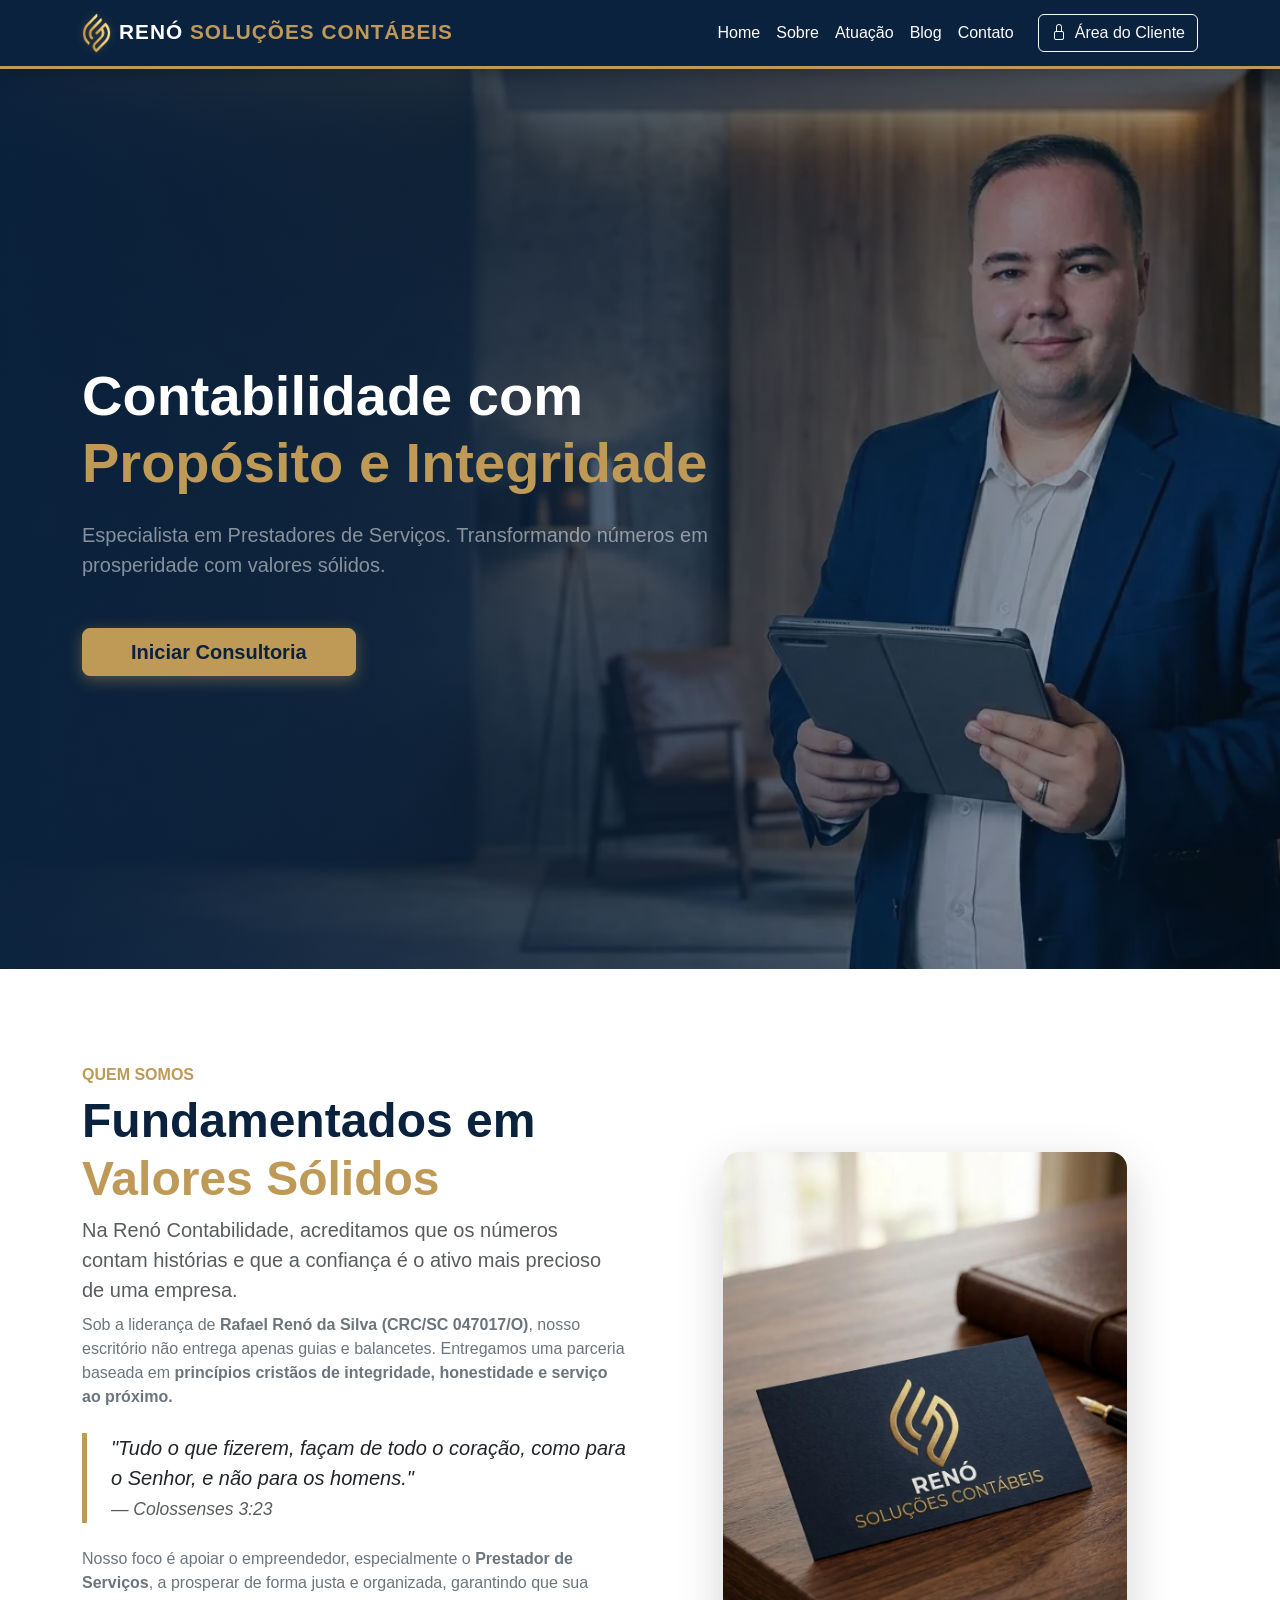
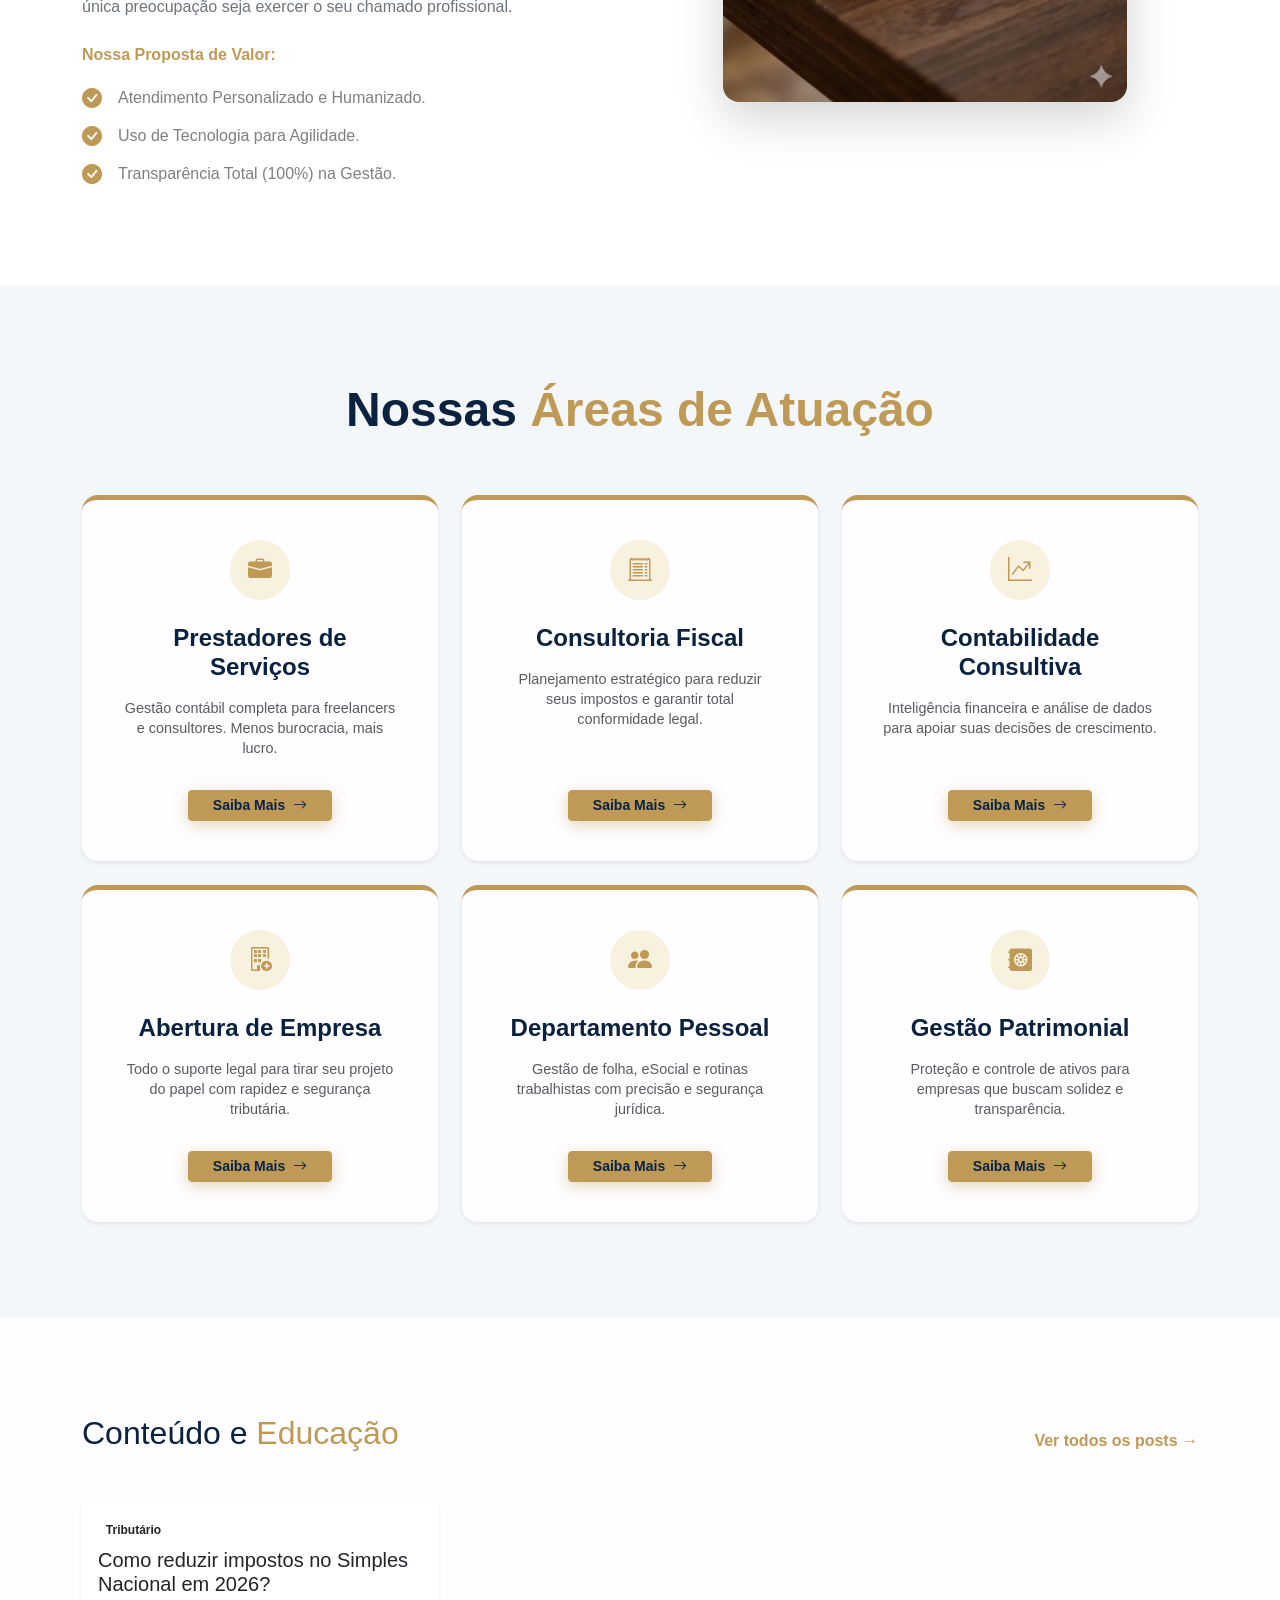
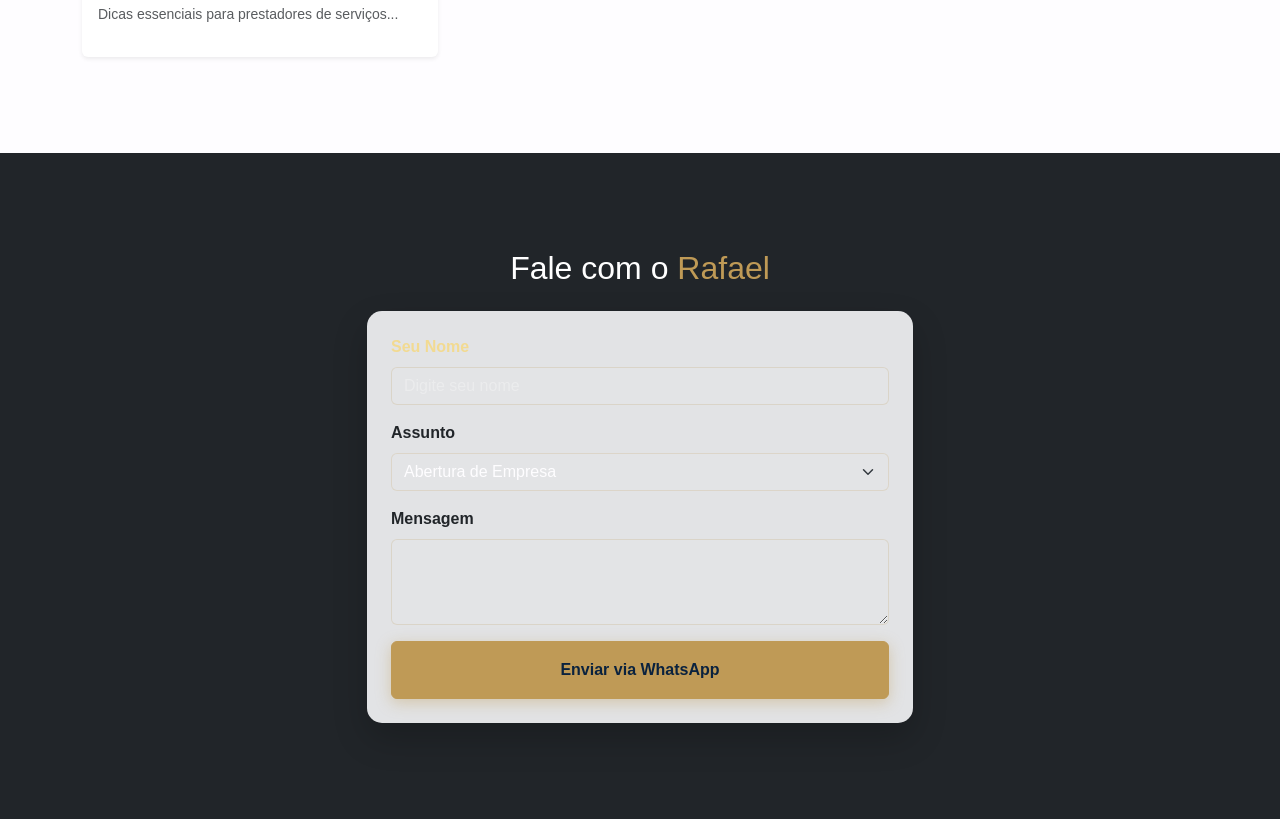
==== commit 53ce2f4a: "Enviando arquivos atualizados" ====
--- a/index.html
+++ b/index.html
@@ -112,34 +112,111 @@
 </section>
 
 <!-- SEÇÃO: ATUAÇÃO -->
-<section id="atuacao" class="py-5 bg-light">
-    <div class="container py-5">
-        <h2 class="text-center mb-5">Especialidades para <span class="text-gold">Prestadores de Serviços</span></h2>
-        <div class="row g-4">
-            <div class="col-md-4">
-                <div class="card h-100 border-0 shadow-sm p-4 custom-card-atuacao">
-                    <i class="bi bi-person-gear fs-1 text-gold"></i>
-                    <h3 class="h5 mt-3">Profissionais Liberais</h3>
-                    <p class="text-muted small">Contabilidade especializada para médicos, advogados, engenheiros e arquitetos.</p>
-                </div>
-            </div>
-            <div class="col-md-4">
-                <div class="card h-100 border-0 shadow-sm p-4 custom-card-atuacao">
-                    <i class="bi bi-laptop fs-1 text-gold"></i>
-                    <h3 class="h5 mt-3">Desenvolvedores e TI</h3>
-                    <p class="text-muted small">Planejamento tributário para profissionais de tecnologia e nômades digitais.</p>
-                </div>
-            </div>
-            <div class="col-md-4">
-                <div class="card h-100 border-0 shadow-sm p-4 custom-card-atuacao">
-                    <i class="bi bi-briefcase fs-1 text-gold"></i>
-                    <h3 class="h5 mt-3">Abertura de Empresa</h3>
-                    <p class="text-muted small">Suporte completo para sair da informalidade ou migrar de MEI para ME.</p>
-                </div>
-            </div>
-        </div>
-    </div>
-</section>
+<section id="atuacao" class="py-5 bg-cinza-suave">
+    <div class="container py-5">
+        <div class="row text-center mb-5">
+            <div class="col-md-8 mx-auto">
+                <h2 class="display-5 fw-bold" style="color: var(--azul-primario);">Nossas <span class="text-gold">Áreas de Atuação</span></h2>
+            </div>
+        </div>
+
+        <div class="row g-4 justify-content-center">
+            
+            <div class="col-lg-4 col-md-6">
+                <div class="card h-100 custom-card-atuacao p-4 shadow-sm border-0 rounded-4">
+                    <div class="card-body text-center d-flex flex-column align-items-center">
+                        <div class="icon-box mb-4 bg-gold-light p-3 rounded-circle d-flex align-items-center justify-content-center">
+                            <i class="bi bi-briefcase-fill text-gold fs-2"></i>
+                        </div>
+                        <h4 class="card-title fw-bold mb-3" style="color: var(--azul-primario);">Prestadores de Serviços</h4>
+                        <p class="card-text text-muted flex-grow-1">
+                            Gestão contábil completa para freelancers e consultores. Menos burocracia, mais lucro.
+                        </p>
+                        <a href="#contato" class="btn btn-sm custom-btn-gold mt-3 px-4">Saiba Mais <i class="bi bi-arrow-right ms-1"></i></a>
+                    </div>
+                </div>
+            </div>
+
+            <div class="col-lg-4 col-md-6">
+                <div class="card h-100 custom-card-atuacao p-4 shadow-sm border-0 rounded-4">
+                    <div class="card-body text-center d-flex flex-column align-items-center">
+                        <div class="icon-box mb-4 bg-gold-light p-3 rounded-circle d-flex align-items-center justify-content-center">
+                            <i class="bi bi-receipt-cutoff text-gold fs-2"></i>
+                        </div>
+                        <h4 class="card-title fw-bold mb-3" style="color: var(--azul-primario);">Consultoria Fiscal</h4>
+                        <p class="card-text text-muted flex-grow-1">
+                            Planejamento estratégico para reduzir seus impostos e garantir total conformidade legal.
+                        </p>
+                        <a href="#contato" class="btn btn-sm custom-btn-gold mt-3 px-4">Saiba Mais <i class="bi bi-arrow-right ms-1"></i></a>
+                    </div>
+                </div>
+            </div>
+
+            <div class="col-lg-4 col-md-6">
+                <div class="card h-100 custom-card-atuacao p-4 shadow-sm border-0 rounded-4">
+                    <div class="card-body text-center d-flex flex-column align-items-center">
+                        <div class="icon-box mb-4 bg-gold-light p-3 rounded-circle d-flex align-items-center justify-content-center">
+                            <i class="bi bi-graph-up-arrow text-gold fs-2"></i>
+                        </div>
+                        <h4 class="card-title fw-bold mb-3" style="color: var(--azul-primario);">Contabilidade Consultiva</h4>
+                        <p class="card-text text-muted flex-grow-1">
+                           Inteligência financeira e análise de dados para apoiar suas decisões de crescimento.
+                        </p>
+                        <a href="#contato" class="btn btn-sm custom-btn-gold mt-3 px-4">Saiba Mais <i class="bi bi-arrow-right ms-1"></i></a>
+                    </div>
+                </div>
+            </div>
+
+            <div class="col-lg-4 col-md-6">
+                <div class="card h-100 custom-card-atuacao p-4 shadow-sm border-0 rounded-4">
+                    <div class="card-body text-center d-flex flex-column align-items-center">
+                        <div class="icon-box mb-4 bg-gold-light p-3 rounded-circle d-flex align-items-center justify-content-center">
+                            <i class="bi bi-building-add text-gold fs-2"></i>
+                        </div>
+                        <h4 class="card-title fw-bold mb-3" style="color: var(--azul-primario);">Abertura de Empresa</h4>
+                        <p class="card-text text-muted flex-grow-1">
+                            Todo o suporte legal para tirar seu projeto do papel com rapidez e segurança tributária.
+                        </p>
+                        <a href="#contato" class="btn btn-sm custom-btn-gold mt-3 px-4">Saiba Mais <i class="bi bi-arrow-right ms-1"></i></a>
+                    </div>
+                </div>
+            </div>
+
+            <div class="col-lg-4 col-md-6">
+                <div class="card h-100 custom-card-atuacao p-4 shadow-sm border-0 rounded-4">
+                    <div class="card-body text-center d-flex flex-column align-items-center">
+                        <div class="icon-box mb-4 bg-gold-light p-3 rounded-circle d-flex align-items-center justify-content-center">
+                            <i class="bi bi-people-fill text-gold fs-2"></i>
+                        </div>
+                        <h4 class="card-title fw-bold mb-3" style="color: var(--azul-primario);">Departamento Pessoal</h4>
+                        <p class="card-text text-muted flex-grow-1">
+                            Gestão de folha, eSocial e rotinas trabalhistas com precisão e segurança jurídica.
+                        </p>
+                        <a href="#contato" class="btn btn-sm custom-btn-gold mt-3 px-4">Saiba Mais <i class="bi bi-arrow-right ms-1"></i></a>
+                    </div>
+                </div>
+            </div>
+
+            <div class="col-lg-4 col-md-6">
+                <div class="card h-100 custom-card-atuacao p-4 shadow-sm border-0 rounded-4">
+                    <div class="card-body text-center d-flex flex-column align-items-center">
+                        <div class="icon-box mb-4 bg-gold-light p-3 rounded-circle d-flex align-items-center justify-content-center">
+                            <i class="bi bi-safe2-fill text-gold fs-2"></i>
+                        </div>
+                        <h4 class="card-title fw-bold mb-3" style="color: var(--azul-primario);">Gestão Patrimonial</h4>
+                        <p class="card-text text-muted flex-grow-1">
+                            Proteção e controle de ativos para empresas que buscam solidez e transparência.
+                        </p>
+                        <a href="#contato" class="btn btn-sm custom-btn-gold mt-3 px-4">Saiba Mais <i class="bi bi-arrow-right ms-1"></i></a>
+                    </div>
+                </div>
+            </div>
+
+        </div>
+    </div>
+</section>
+
+
 
 <!-- SEÇÃO: BLOG -->
 <section id="blog" class="py-5">
--- a/css/style.css
+++ b/css/style.css
@@ -4,7 +4,9 @@
     PALETA: Azul Profundo e Dourado Premium
 */
 
-/* 1. VARIÁVEIS E CONFIGURAÇÕES GERAIS */
+/* ==========================================================================
+   1. VARIÁVEIS E CONFIGURAÇÕES GERAIS
+   ========================================================================== */
 :root {
     --azul-primario: #0A223E;
     --azul-secundario: #1B375D;
@@ -22,9 +24,12 @@
     padding: 0;
 }
 
-/* 2. COMPONENTES GLOBAIS (Botões e Tipografia) */
+/* ==========================================================================
+   2. COMPONENTES GLOBAIS (Botões e Utilidades)
+   ========================================================================== */
 .text-gold { color: var(--dourado) !important; }
 
+/* Botão Principal Dourado */
 .custom-btn-gold {
     background-color: var(--dourado) !important;
     color: var(--azul-primario) !important;
@@ -40,6 +45,7 @@
     box-shadow: 0 6px 20px rgba(191, 154, 86, 0.6);
 }
 
+/* Botão Outline */
 .custom-btn-outline {
     border: 2px solid var(--dourado) !important;
     color: var(--dourado) !important;
@@ -53,7 +59,9 @@
     color: var(--azul-primario) !important;
 }
 
-/* 3. NAVBAR */
+/* ==========================================================================
+   3. NAVEGAÇÃO (Navbar)
+   ========================================================================== */
 .custom-navbar {
     background-color: var(--azul-primario) !important;
     border-bottom: 3px solid var(--dourado);
@@ -89,7 +97,9 @@
     color: var(--dourado-claro) !important;
 }
 
-/* 4. HERO SECTION */
+/* ==========================================================================
+   4. HERO SECTION (Destaque Principal)
+   ========================================================================== */
 .hero-with-background {
     position: relative;
     min-height: 100vh;
@@ -109,56 +119,74 @@
     position: relative;
 }
 
-/* 5. SEÇÃO SOBRE (Overlay e Imagem) */
+/* ==========================================================================
+   5. SEÇÃO SOBRE (Texto e Imagem Lateral)
+   ========================================================================== */
 #sobre {
     background-color: var(--branco);
     padding: 80px 0;
 }
 
-.sobre-overlay {
-    position: relative;
-    min-height: 80vh;
-    width: 100%;
-    background: 
-        linear-gradient(to right, rgb(255, 255, 255) 0%,rgb(209, 209, 209) 30%, rgba(255, 255, 255, 0) 100%),
-        url('../img/sobre-escritorio.webp') no-repeat center center;
-    background-size: cover;
-}
-
-.sobre-overlay .container {
-    color: var(--azul-primario); /* Troca o texto geral para azul escuro */
-}
-
-.sobre-overlay h2 {
-    color: var(--azul-primario) !important; /* Força o título a ser escuro */
-}
-
-.sobre-overlay p {
-    color: #444; /* Um cinza bem escuro para os parágrafos, melhor que o branco */
-}
-
-.sobre-content { z-index: 2; }
-
-.border-gold {
+/* Tipografia específica da seção Sobre */
+#sobre h2 { margin-bottom: 1rem; }
+#sobre p {
+    margin-bottom: 0.8rem;
+    line-height: 1.5;
+}
+
+/* Box de Citação (Itálico) */
+.italic-box {
     border-left: 5px solid var(--dourado) !important;
-}
-
-/* Elementos de Imagem (Se usar tag <img> em vez de overlay) */
+    margin-top: 1.5rem !important;
+    margin-bottom: 1.5rem !important;
+    padding-left: 1.5rem;
+}
+
+/* Estilização da Imagem do Rafael */
 .sobre-img {
-    max-height: 850px;
+    max-height: 550px;
     width: auto;
     object-fit: cover;
-}
-
-.sobre-img-container { padding: 20px; }
-
+    border-radius: 1rem;
+}
+
+.over-img-container {
+    position: relative;
+    padding: 20px;
+}
+
+/* Badge de Transparência 100% */
 #badge-transparencia {
-    bottom: 20px;
+    position: absolute;
+    bottom: -30px;
     left: -20px;
+    z-index: 5;
     transform: translate(-50%, 0);
 }
 
-/* 6. SEÇÃO ATUAÇÃO (Cards) */
+.badge-content {
+    background-color: var(--dourado);
+    padding: 1.5rem;
+    border-radius: 0.5rem;
+    box-shadow: 0 10px 20px rgba(0,0,0,0.1);
+}
+
+.badge-content h4 {
+    font-size: 2.2rem;
+    color: var(--branco);
+    margin-bottom: 0;
+    font-weight: bold;
+}
+
+.badge-content small {
+    letter-spacing: 1px;
+    color: var(--branco);
+    text-transform: uppercase;
+}
+
+/* ==========================================================================
+   6. SEÇÃO ATUAÇÃO (Cards de Especialidades)
+   ========================================================================== */
 #atuacao {
     background-color: var(--cinza-suave);
     padding: 80px 0;
@@ -171,20 +199,52 @@
     box-shadow: 0 10px 30px rgba(10, 34, 62, 0.08);
     transition: all 0.4s ease;
     border: none;
-}
-
+    padding: 1.5rem !important;
+    min-height: 280px;
+}
+
+/* Ícones dos Cards */
+.icon-box {
+    width: 60px;
+    height: 60px;
+    background-color: #f8f1df;
+    display: flex;
+    align-items: center;
+    justify-content: center;
+    border-radius: 50%;
+    margin: 0 auto 1rem;
+}
+
+.icon-box i { font-size: 1.5rem !important; }
+
+/* Textos do Card */
+.custom-card-atuacao h5 { font-size: 1.15rem; }
+.custom-card-atuacao p {
+    font-size: 0.9rem;
+    line-height: 1.4;
+    color: #6c757d;
+}
+
+/* Efeito Hover nos Cards */
 .custom-card-atuacao:hover {
-    background-color: var(--azul-primario);
+    background-color: var(--azul-primario) !important;
     transform: translateY(-10px);
-}
-
-.custom-card-atuacao:hover h3, 
+    box-shadow: 0 15px 35px rgba(10, 34, 62, 0.3) !important;
+}
+
+.custom-card-atuacao:hover h5, 
 .custom-card-atuacao:hover p,
 .custom-card-atuacao:hover i {
     color: var(--branco) !important;
 }
 
-/* 7. SEÇÃO CONTATO */
+.custom-card-atuacao:hover .icon-box {
+    background-color: rgba(255, 255, 255, 0.1) !important;
+}
+
+/* ==========================================================================
+   7. SEÇÃO CONTATO
+   ========================================================================== */
 #contato {
     background: var(--azul-primario);
     padding: 80px 0;
@@ -216,7 +276,9 @@
     box-shadow: 0 0 10px rgba(191, 154, 86, 0.3);
 }
 
-/* 8. PÁGINA DE LOGIN */
+/* ==========================================================================
+   8. PÁGINA DE LOGIN
+   ========================================================================== */
 .login-page {
     background: radial-gradient(circle, var(--azul-secundario) 0%, var(--azul-primario) 100%);
     min-height: 100vh;
@@ -230,81 +292,49 @@
 
 .logo-login { color: var(--azul-primario); }
 
-/* 9. MEDIA QUERIES (Responsividade) */
+/* ==========================================================================
+   9. RESPONSIVIDADE (Media Queries)
+   ========================================================================== */
+
+/* Tablets e Desktops Pequenos */
 @media (max-width: 991px) {
-    .sobre-overlay {
-        min-height: auto;
-        padding: 60px 0;
-        background: 
-            linear-gradient(to bottom, rgba(10, 34, 62, 1) 0%, rgba(10, 34, 62, 0.95) 100%),
-            url('../img/sobre-escritorio.webp') no-repeat center center;
-        background-size: cover;
-    }
-    
     .text-sobre h2, .text-sobre p { text-align: center; }
     
-    .italic-box, .diferencial-box {
+    .italic-box {
         text-align: center;
-        justify-content: center;
         border-left: none !important;
-        border-top: 2px solid var(--dourado) !important;
-        padding-top: 20px;
+        border-top: 3px solid var(--dourado) !important;
+        padding-top: 1rem;
     }
 }
 
-@media (max-width: 768px) {
+/* REFINO MOBILE (ADICIONAR AO FINAL DO CSS) */
+@media (max-width: 767px) {
     .brand-logo { height: 35px; }
-    .sobre-img { max-height: 350px; }
-}
-
-/* Customização para a imagem na seção SOBRE */
-.sobre-img {
-    max-height: 550px; /* Limita a altura máxima para não quebrar o layout */
-    width: auto;       /* Mantém a proporção */
-    object-fit: cover; /* Garante que preencha o espaço sem distorcer, caso necessário */
-}
-
-/* Centralização do container da imagem e do badge */
-.over-img-container {
-    position: relative;
-    padding: 20px; /* Dá um respiro lateral, se necessário */
-}
-
-/* Correção na posição do Badge Dourado (100% Transparência) */
-#badge-transparencia {
-    bottom: -30px; /* Ajuste para que o badge 'saia' um pouco para fora da imagem no fundo */
-    left: -20px;   /* Ajuste para que fique um pouco para a esquerda */
-    z-index: 5;    /* Garante que fique acima da imagem */
-    transform: translate(-50%, 0); /* Garante centralização lateral correta se usar bottom/left */
-}
-
-/* Estilo do conteúdo do badge */
-.badge-content h4 {
-    font-size: 2.2rem;
-    color: var(--branco);
-}
-.badge-content small {
-    letter-spacing: 1px;
-    color: var(--dourado-claro);
-}
-
-/* RESPONSIVIDADE: Ajuste para celulares */
-@media (max-width: 768px) {
+    
+    /* Diminuir respiros exagerados */
+    section { padding: 40px 0 !important; }
+    
+    /* Centralizar textos que ficam estranhos alinhados à esquerda no celular */
+    .text-md-start { text-align: center !important; }
+    
+    /* Ajustar a Hero para não ocupar 100vh (evita que o rosto do Rafael suma) */
+    .hero-with-background { min-height: 70vh; }
+
+    /* Forçar a imagem a ocupar a largura total no mobile sem limite de altura */
     .sobre-img {
-        max-height: 350px; /* Reduz a altura máxima em telas menores */
+        max-height: 350px;
+        width: 100%;
+        object-fit: cover;
     }
-}
-
-#sobre p {
-    margin-bottom: 0.8rem; /* Controla o espaço entre um parágrafo e outro */
-    line-height: 1.5;      /* Controla a altura da linha (entrelinha) do texto */
-}
-
-#sobre h2 {
-    margin-bottom: 1rem;   /* Espaço abaixo do título principal */
-}
-
-.italic-box {
-    margin-top: 1.5rem !important;    /* Espaço acima da citação */
-    margin-bottom: 1.5rem !important; /* Espaço abaixo da citação */
+
+    /* Remover o badge no mobile ou fixar a posição */
+    #badge-transparencia {
+        position: relative !important;
+        bottom: 0 !important;
+        left: 0 !important;
+        transform: none !important;
+        margin: 20px auto;
+        display: none; /* Esconde o badge em telas muito pequenas para não poluir */
+    }
 }
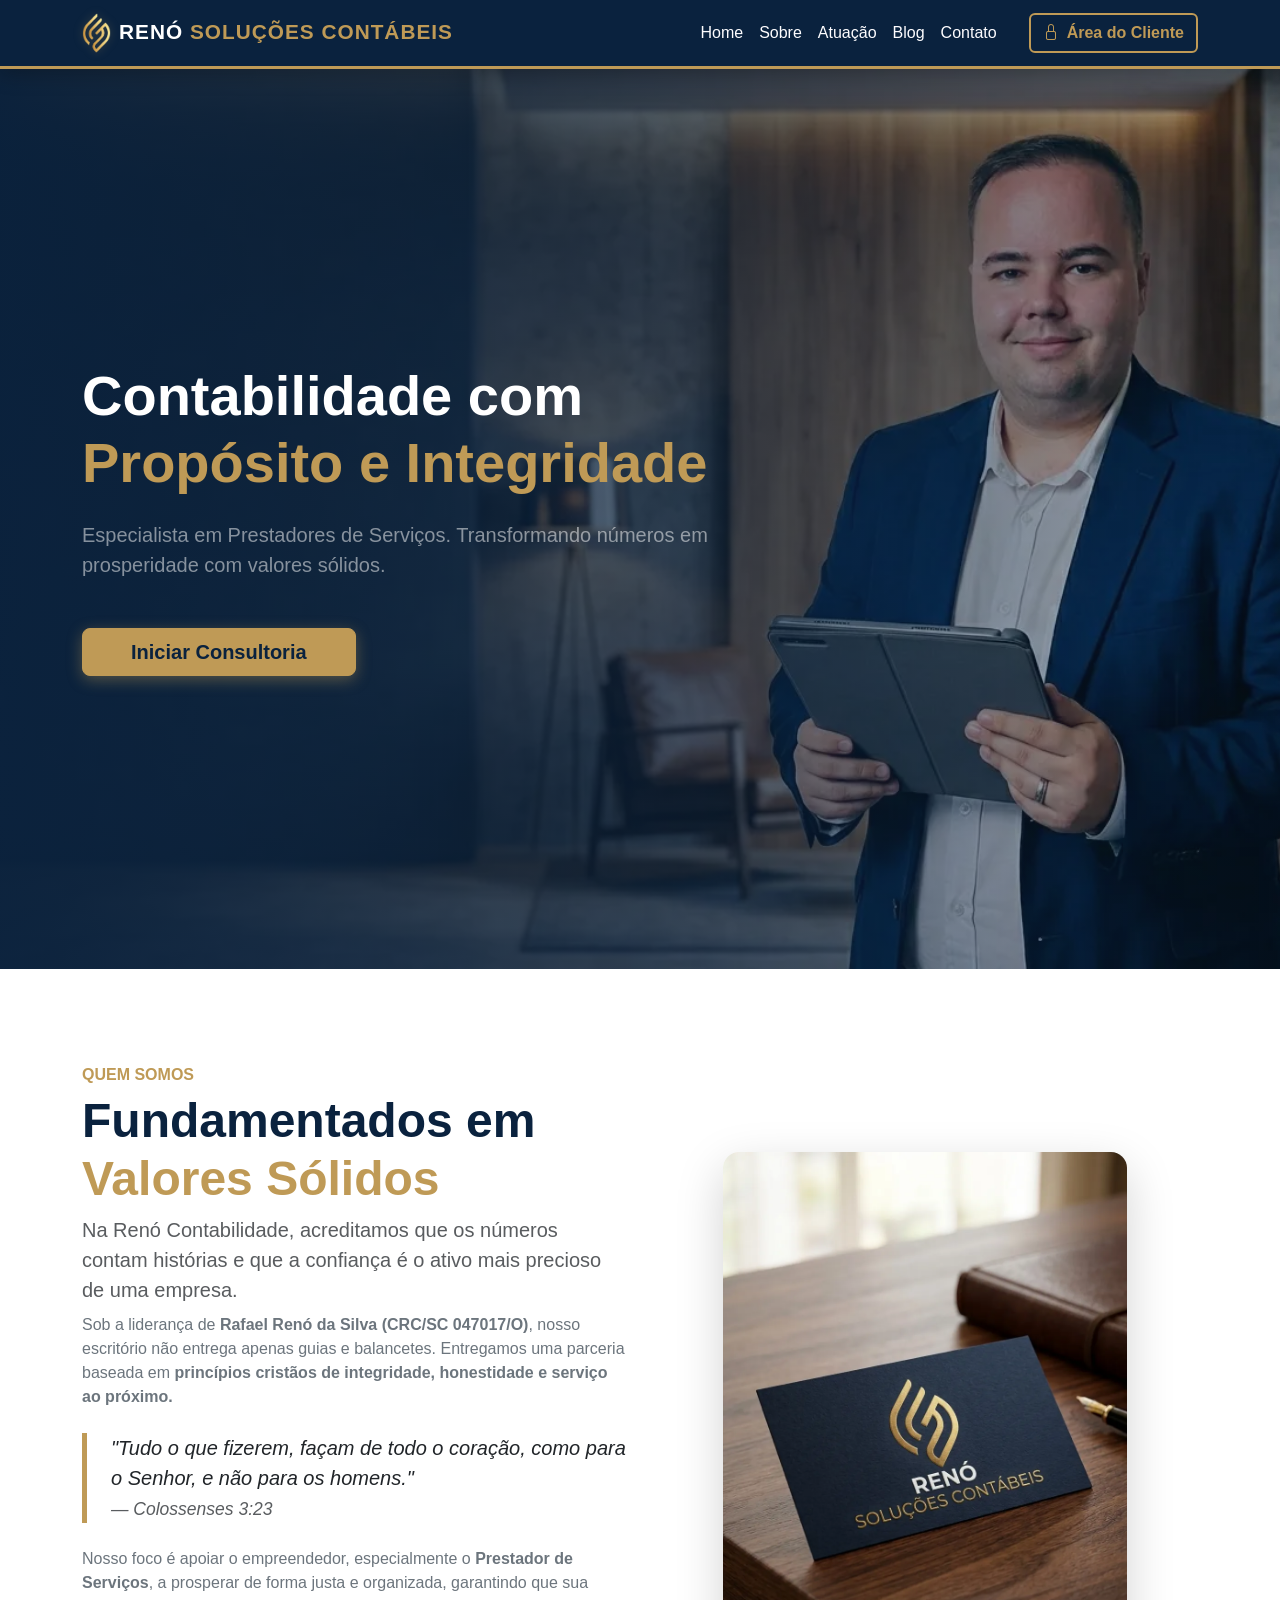
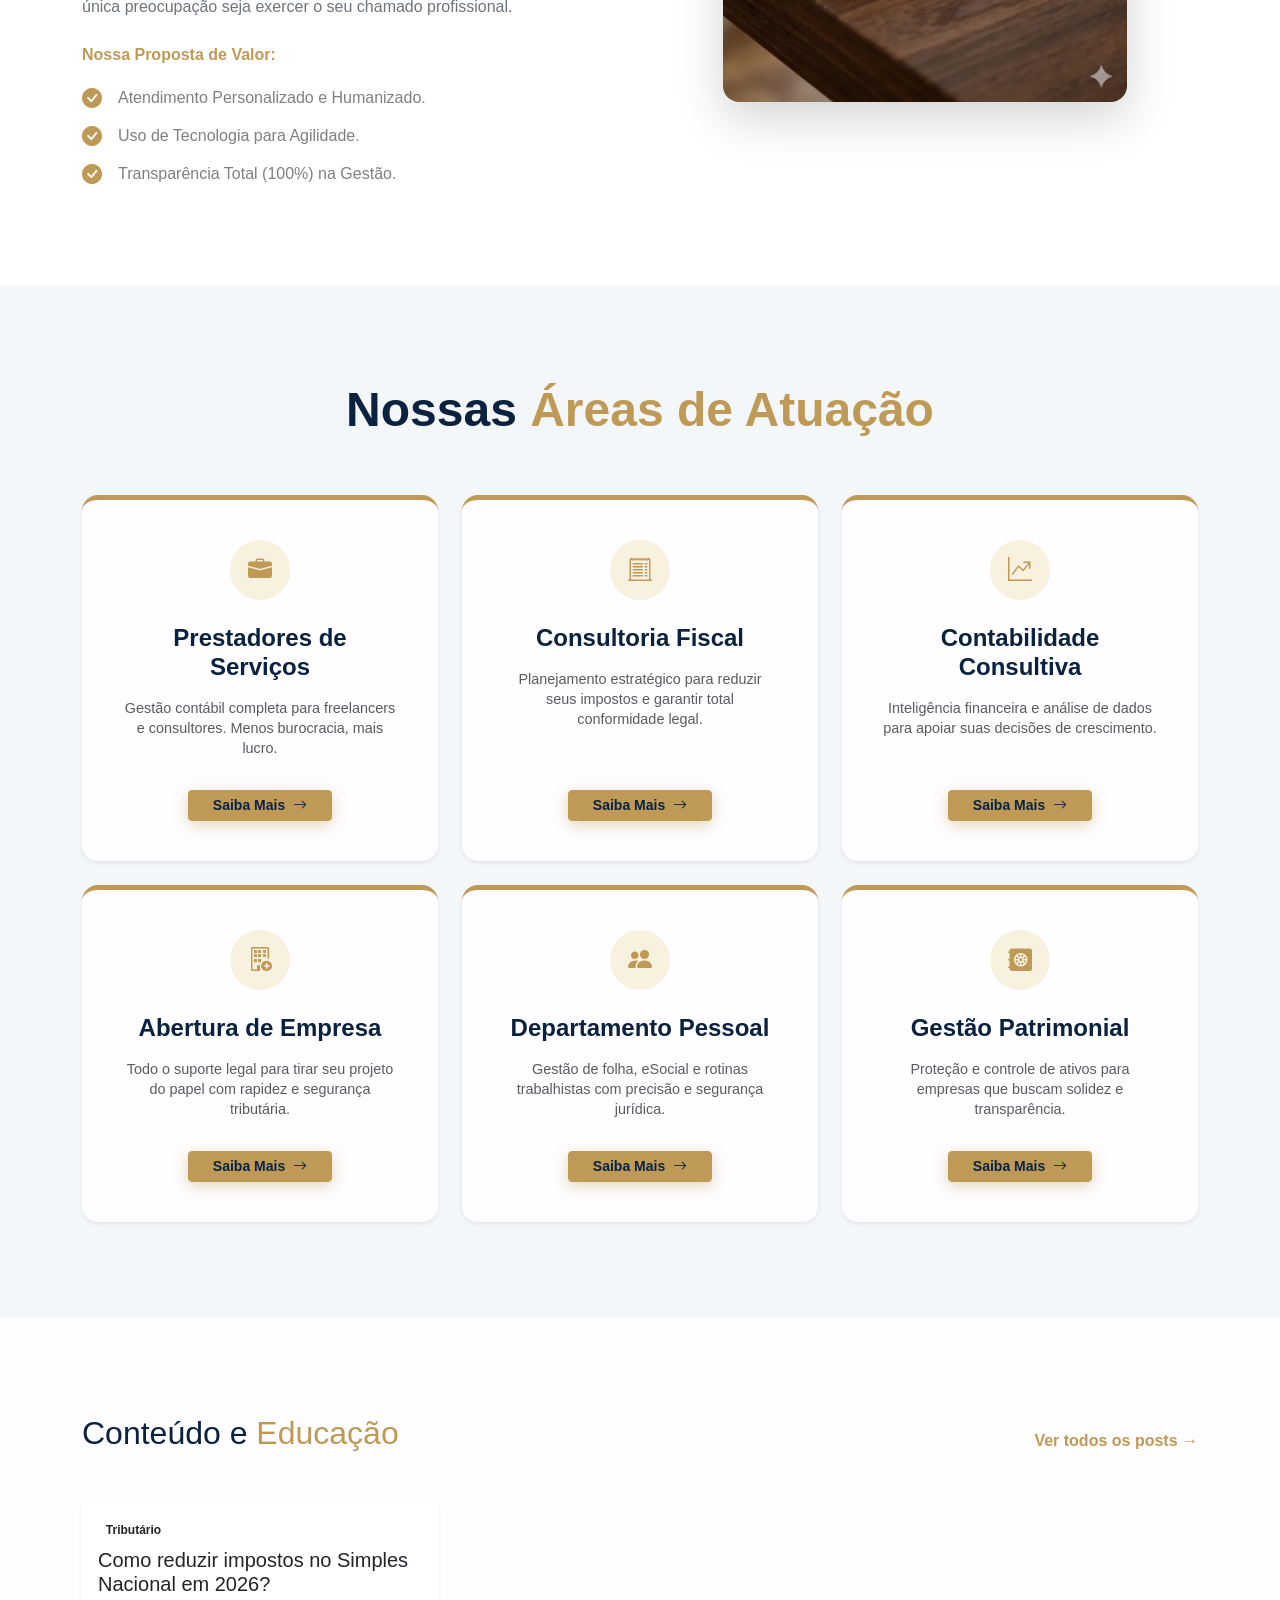
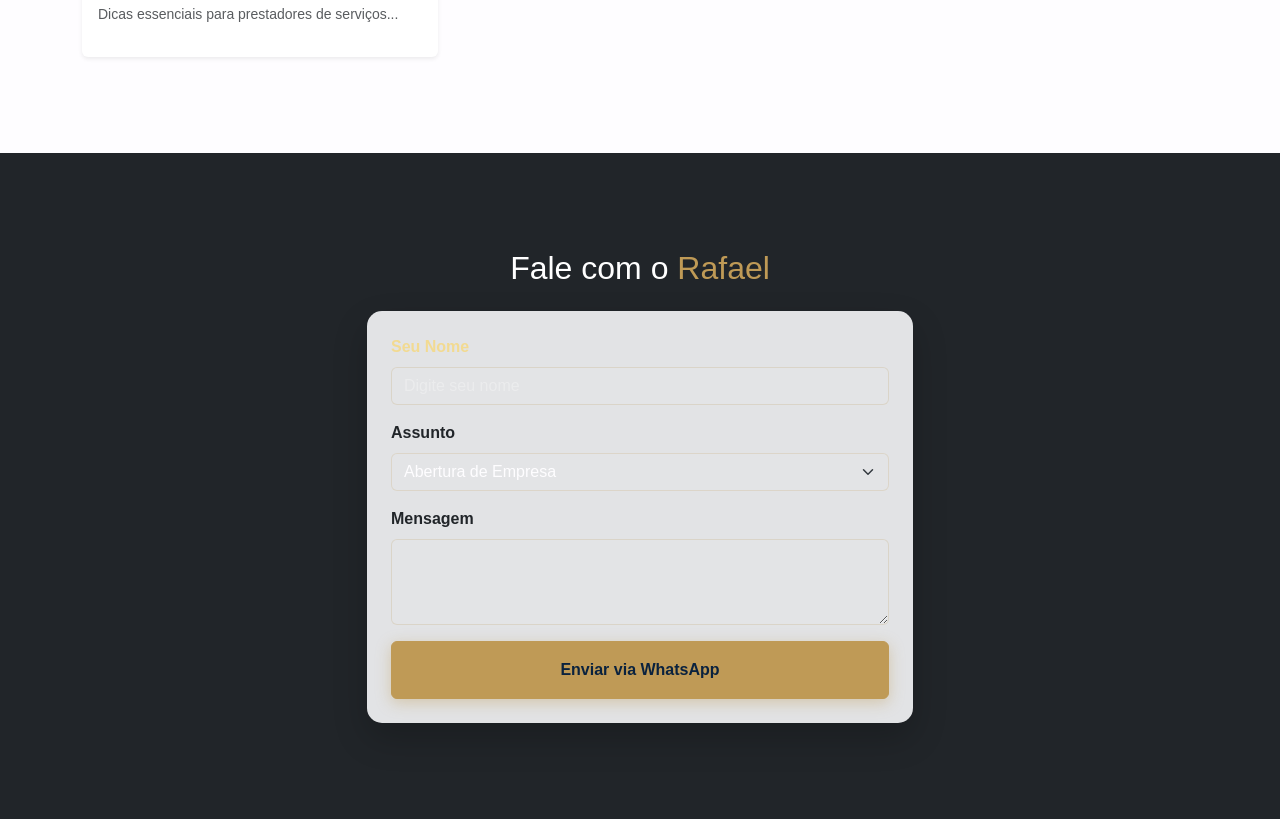
==== commit f7b15dbf: "Enviando arquivos atualizados" ====
--- a/index.html
+++ b/index.html
@@ -33,8 +33,9 @@
                 <li class="nav-item"><a class="nav-link" href="#atuacao">Atuação</a></li>
                 <li class="nav-item"><a class="nav-link" href="#blog">Blog</a></li>
                 <li class="nav-item"><a class="nav-link" href="#contato">Contato</a></li>
-                <li class="nav-item ms-lg-3">
-                    <a href="login.html" class="btn btn-outline-light d-flex align-items-center gap-2">
+                <!-- Botão Área do Cliente -->
+                <li class="nav-item ms-lg-4 mt-3 mt-lg-0">
+                    <a href="login.html" class="btn custom-btn-outline d-flex align-items-center gap-2">
                         <i class="bi bi-lock"></i> Área do Cliente
                     </a>
                 </li>
@@ -132,7 +133,7 @@
                         <p class="card-text text-muted flex-grow-1">
                             Gestão contábil completa para freelancers e consultores. Menos burocracia, mais lucro.
                         </p>
-                        <a href="#contato" class="btn btn-sm custom-btn-gold mt-3 px-4">Saiba Mais <i class="bi bi-arrow-right ms-1"></i></a>
+                        <a href="servicos.html#prestadores" class="btn btn-sm custom-btn-gold mt-3 px-4">Saiba Mais <i class="bi bi-arrow-right ms-1"></i></a>
                     </div>
                 </div>
             </div>
@@ -147,7 +148,7 @@
                         <p class="card-text text-muted flex-grow-1">
                             Planejamento estratégico para reduzir seus impostos e garantir total conformidade legal.
                         </p>
-                        <a href="#contato" class="btn btn-sm custom-btn-gold mt-3 px-4">Saiba Mais <i class="bi bi-arrow-right ms-1"></i></a>
+                        <a href="servicos.html#fiscal" class="btn btn-sm custom-btn-gold mt-3 px-4">Saiba Mais <i class="bi bi-arrow-right ms-1"></i></a>
                     </div>
                 </div>
             </div>
@@ -162,7 +163,7 @@
                         <p class="card-text text-muted flex-grow-1">
                            Inteligência financeira e análise de dados para apoiar suas decisões de crescimento.
                         </p>
-                        <a href="#contato" class="btn btn-sm custom-btn-gold mt-3 px-4">Saiba Mais <i class="bi bi-arrow-right ms-1"></i></a>
+                        <a href="servicos.html#consultiva" class="btn btn-sm custom-btn-gold mt-3 px-4">Saiba Mais <i class="bi bi-arrow-right ms-1"></i></a>
                     </div>
                 </div>
             </div>
@@ -177,7 +178,7 @@
                         <p class="card-text text-muted flex-grow-1">
                             Todo o suporte legal para tirar seu projeto do papel com rapidez e segurança tributária.
                         </p>
-                        <a href="#contato" class="btn btn-sm custom-btn-gold mt-3 px-4">Saiba Mais <i class="bi bi-arrow-right ms-1"></i></a>
+                        <a href="servicos.html#abertura" class="btn btn-sm custom-btn-gold mt-3 px-4">Saiba Mais <i class="bi bi-arrow-right ms-1"></i></a>
                     </div>
                 </div>
             </div>
@@ -192,7 +193,7 @@
                         <p class="card-text text-muted flex-grow-1">
                             Gestão de folha, eSocial e rotinas trabalhistas com precisão e segurança jurídica.
                         </p>
-                        <a href="#contato" class="btn btn-sm custom-btn-gold mt-3 px-4">Saiba Mais <i class="bi bi-arrow-right ms-1"></i></a>
+                        <a href="servicos.html#pessoal" class="btn btn-sm custom-btn-gold mt-3 px-4">Saiba Mais <i class="bi bi-arrow-right ms-1"></i></a>
                     </div>
                 </div>
             </div>
@@ -207,7 +208,7 @@
                         <p class="card-text text-muted flex-grow-1">
                             Proteção e controle de ativos para empresas que buscam solidez e transparência.
                         </p>
-                        <a href="#contato" class="btn btn-sm custom-btn-gold mt-3 px-4">Saiba Mais <i class="bi bi-arrow-right ms-1"></i></a>
+                        <a href="servicos.html#patrimonial" class="btn btn-sm custom-btn-gold mt-3 px-4">Saiba Mais <i class="bi bi-arrow-right ms-1"></i></a>
                     </div>
                 </div>
             </div>
--- a/css/style.css
+++ b/css/style.css
@@ -337,4 +337,12 @@
         margin: 20px auto;
         display: none; /* Esconde o badge em telas muito pequenas para não poluir */
     }
+}
+
+@media (max-width: 768px) {
+    .custom-card-atuacao .btn {
+        width: 100%; /* Botão ocupa a largura toda no celular, facilitando o clique */
+        padding: 12px;
+        font-size: 1rem;
+    }
 }
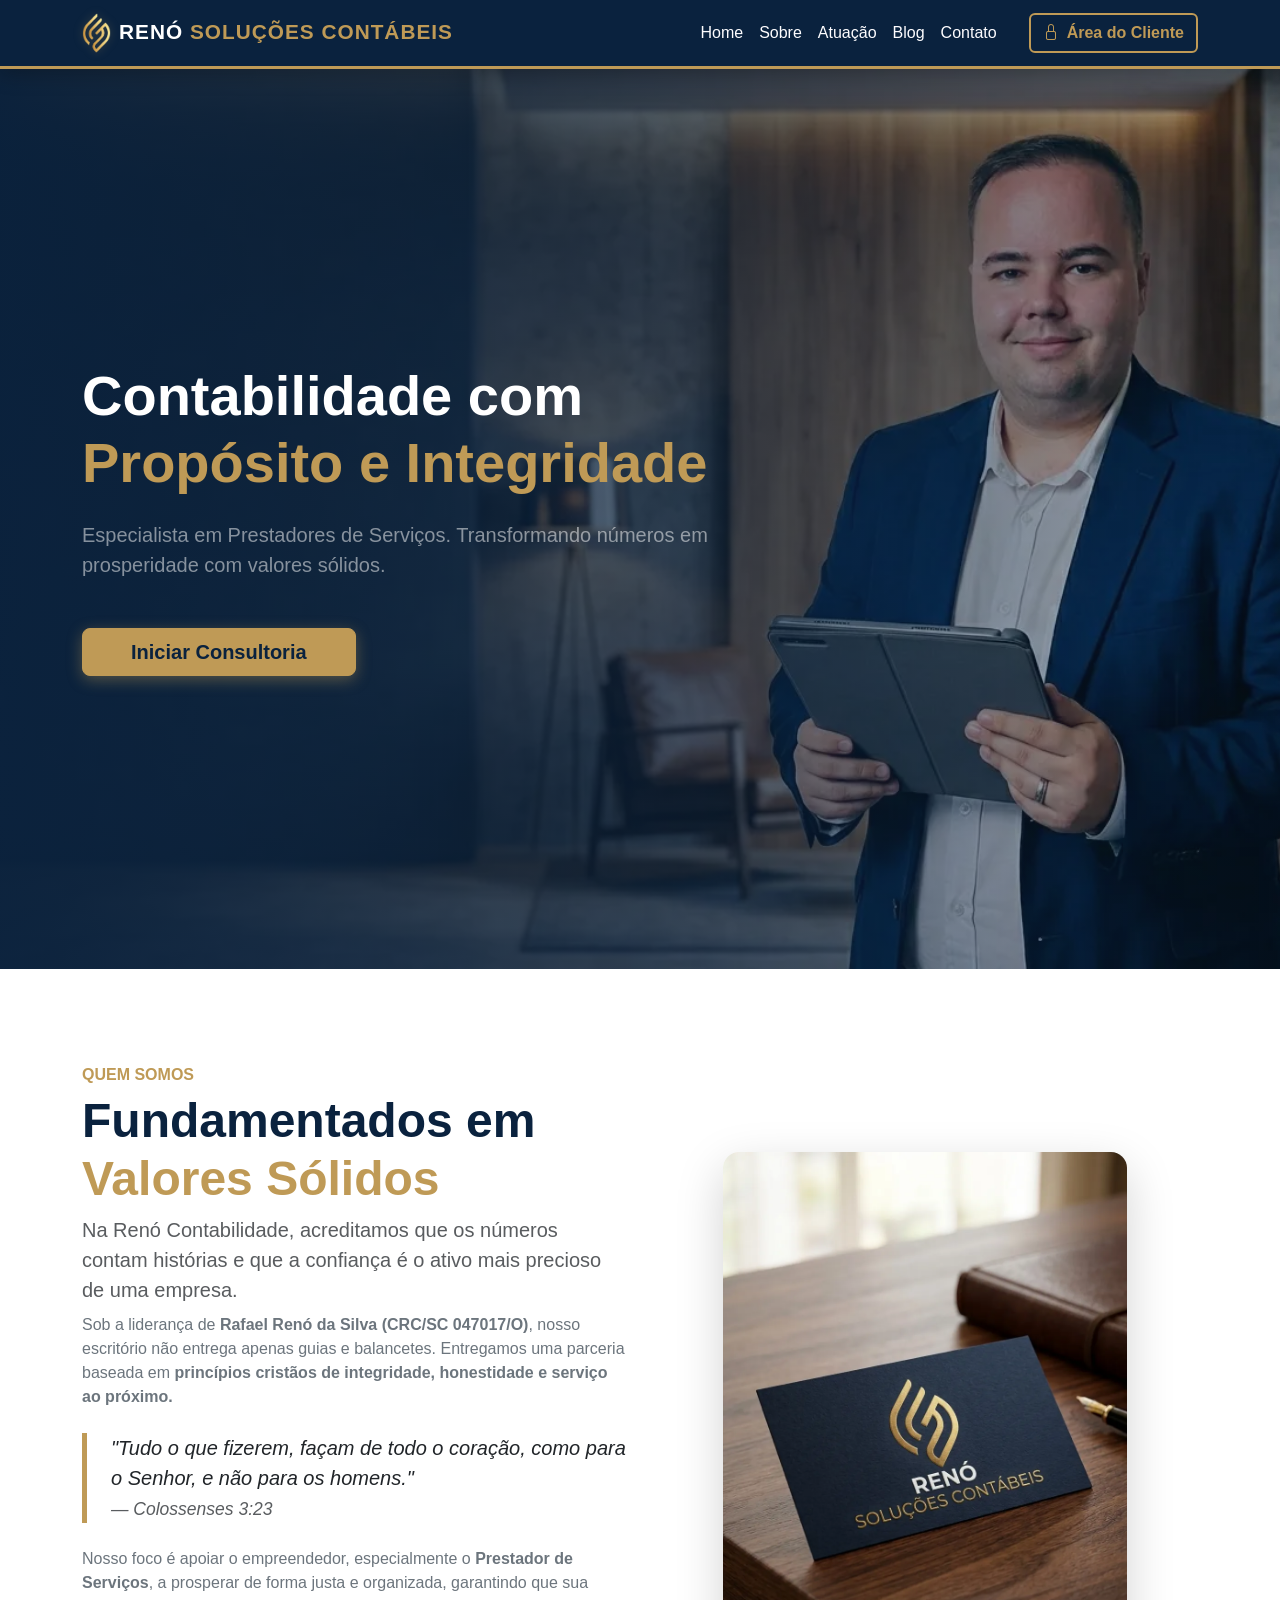
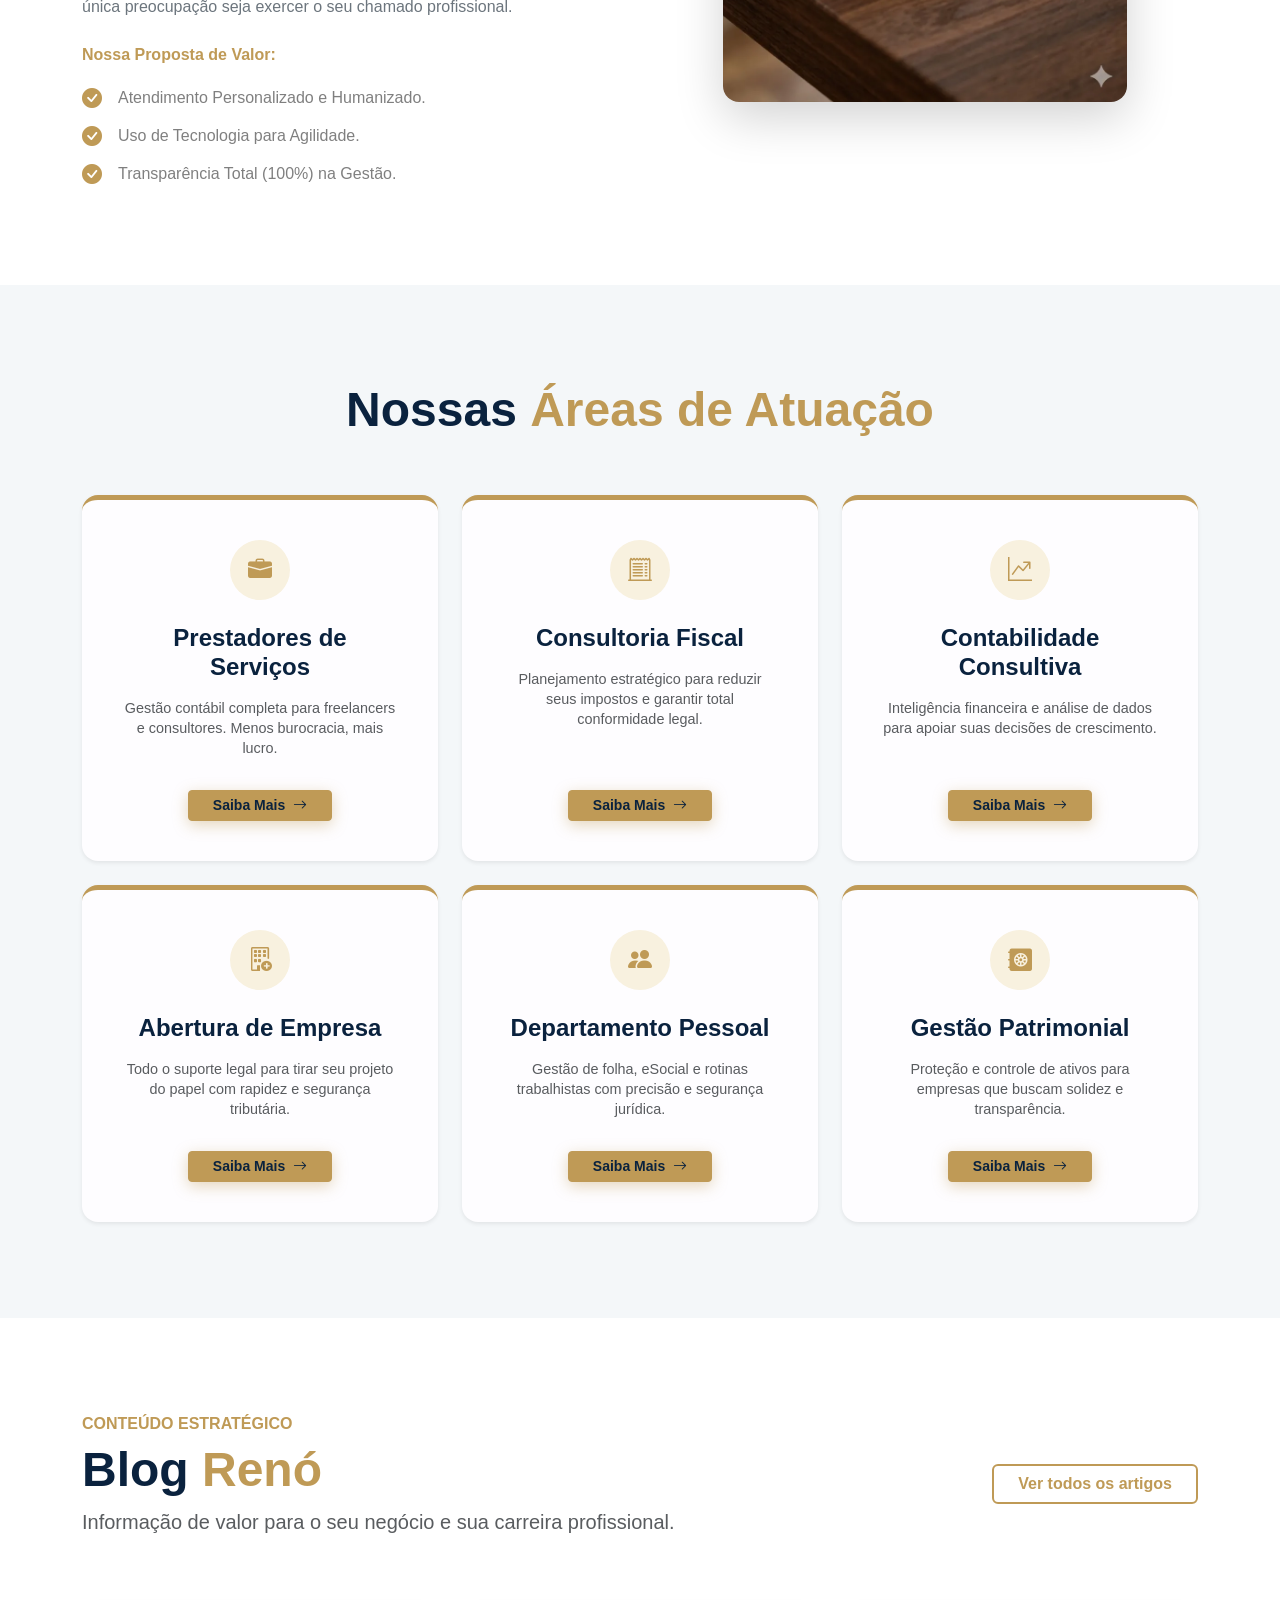
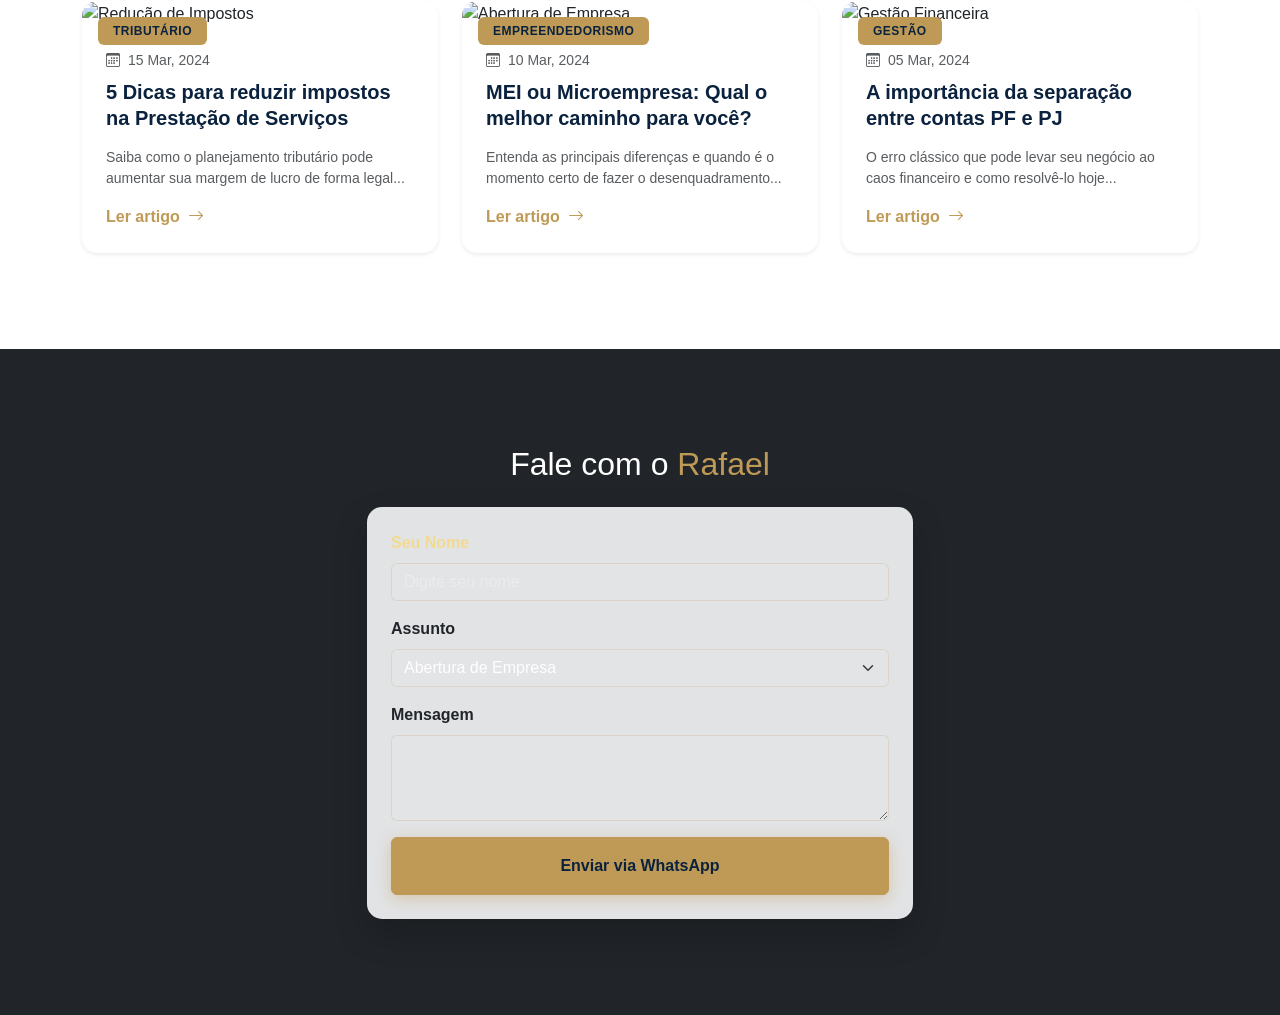
==== commit 5e29d994: "Enviando arquivos atualizados" ====
--- a/index.html
+++ b/index.html
@@ -219,24 +219,73 @@
 
 
 
-<!-- SEÇÃO: BLOG -->
-<section id="blog" class="py-5">
+<!-- SEÇÃO: BLOG / NOTÍCIAS -->
+<section id="blog" class="py-5 bg-white">
     <div class="container py-5">
-        <div class="d-flex justify-content-between align-items-end mb-5">
-            <h2 class="mb-0">Conteúdo e <span class="text-gold">Educação</span></h2>
-            <a href="#" class="text-gold text-decoration-none fw-bold">Ver todos os posts →</a>
-        </div>
+        <div class="row align-items-center mb-5">
+            <div class="col-lg-8 text-center text-lg-start">
+                <h6 class="text-gold fw-bold text-uppercase mb-2">Conteúdo Estratégico</h6>
+                <h2 class="display-5 fw-bold" style="color: var(--azul-primario);">Blog <span class="text-gold">Renó</span></h2>
+                <p class="lead text-muted">Informação de valor para o seu negócio e sua carreira profissional.</p>
+            </div>
+            <div class="col-lg-4 text-center text-lg-end d-none d-lg-block">
+                <a href="blog.html" class="btn custom-btn-outline px-4">Ver todos os artigos</a>
+            </div>
+        </div>
+
         <div class="row g-4">
-            <div class="col-md-4">
-                <div class="card border-0 shadow-sm h-100">
-                    <div class="card-body">
-                        <span class="badge bg-gold text-dark mb-2">Tributário</span>
-                        <h4 class="h5">Como reduzir impostos no Simples Nacional em 2026?</h4>
-                        <p class="small text-muted">Dicas essenciais para prestadores de serviços...</p>
-                    </div>
-                </div>
-            </div>
-            <!-- Outros cards de blog aqui -->
+            <!-- Artigo 1 -->
+            <div class="col-lg-4 col-md-6">
+                <article class="card h-100 border-0 shadow-sm overflow-hidden blog-card">
+                    <div class="position-relative">
+                        <img src="img/blog-impostos.jpg" class="card-img-top" alt="Redução de Impostos">
+                        <span class="badge bg-gold position-absolute top-0 start-0 m-3">Tributário</span>
+                    </div>
+                    <div class="card-body p-4">
+                        <small class="text-muted d-block mb-2"><i class="bi bi-calendar3 me-2"></i>15 Mar, 2024</small>
+                        <h5 class="card-title fw-bold mb-3" style="color: var(--azul-primario);">5 Dicas para reduzir impostos na Prestação de Serviços</h5>
+                        <p class="card-text text-muted small">Saiba como o planejamento tributário pode aumentar sua margem de lucro de forma legal...</p>
+                        <a href="post-exemplo.html" class="text-gold fw-bold text-decoration-none stretched-link">Ler artigo <i class="bi bi-arrow-right ms-1"></i></a>
+                    </div>
+                </article>
+            </div>
+
+            <!-- Artigo 2 -->
+            <div class="col-lg-4 col-md-6">
+                <article class="card h-100 border-0 shadow-sm overflow-hidden blog-card">
+                    <div class="position-relative">
+                        <img src="img/blog-abertura.jpg" class="card-img-top" alt="Abertura de Empresa">
+                        <span class="badge bg-gold position-absolute top-0 start-0 m-3">Empreendedorismo</span>
+                    </div>
+                    <div class="card-body p-4">
+                        <small class="text-muted d-block mb-2"><i class="bi bi-calendar3 me-2"></i>10 Mar, 2024</small>
+                        <h5 class="card-title fw-bold mb-3" style="color: var(--azul-primario);">MEI ou Microempresa: Qual o melhor caminho para você?</h5>
+                        <p class="card-text text-muted small">Entenda as principais diferenças e quando é o momento certo de fazer o desenquadramento...</p>
+                        <a href="post-exemplo.html" class="text-gold fw-bold text-decoration-none stretched-link">Ler artigo <i class="bi bi-arrow-right ms-1"></i></a>
+                    </div>
+                </article>
+            </div>
+
+            <!-- Artigo 3 -->
+            <div class="col-lg-4 col-md-6">
+                <article class="card h-100 border-0 shadow-sm overflow-hidden blog-card">
+                    <div class="position-relative">
+                        <img src="img/blog-financeiro.jpg" class="card-img-top" alt="Gestão Financeira">
+                        <span class="badge bg-gold position-absolute top-0 start-0 m-3">Gestão</span>
+                    </div>
+                    <div class="card-body p-4">
+                        <small class="text-muted d-block mb-2"><i class="bi bi-calendar3 me-2"></i>05 Mar, 2024</small>
+                        <h5 class="card-title fw-bold mb-3" style="color: var(--azul-primario);">A importância da separação entre contas PF e PJ</h5>
+                        <p class="card-text text-muted small">O erro clássico que pode levar seu negócio ao caos financeiro e como resolvê-lo hoje...</p>
+                        <a href="post-exemplo.html" class="text-gold fw-bold text-decoration-none stretched-link">Ler artigo <i class="bi bi-arrow-right ms-1"></i></a>
+                    </div>
+                </article>
+            </div>
+        </div>
+
+        <!-- Botão visível apenas no Mobile -->
+        <div class="text-center mt-5 d-lg-none">
+            <a href="blog.html" class="btn custom-btn-outline w-100">Ver todos os artigos</a>
         </div>
     </div>
 </section>
--- a/css/style.css
+++ b/css/style.css
@@ -345,4 +345,50 @@
         padding: 12px;
         font-size: 1rem;
     }
+}
+
+/* ==========================================================================
+   10. SEÇÃO BLOG (Cards de Notícias)
+   ========================================================================== */
+
+.blog-card {
+    transition: transform 0.3s ease, box-shadow 0.3s ease;
+    border-radius: 15px !important;
+}
+
+.blog-card:hover {
+    transform: translateY(-8px);
+    box-shadow: 0 12px 25px rgba(10, 34, 62, 0.12) !important;
+}
+
+.blog-card .card-img-top {
+    height: 220px;
+    object-fit: cover;
+    transition: transform 0.5s ease;
+}
+
+.blog-card:hover .card-img-top {
+    transform: scale(1.05); /* Zoom suave na imagem ao passar o mouse */
+}
+
+/* Badge de Categoria */
+.bg-gold {
+    background-color: var(--dourado) !important;
+    color: var(--azul-primario) !important;
+    font-weight: 600;
+    padding: 8px 15px;
+    font-size: 0.75rem;
+    text-transform: uppercase;
+    letter-spacing: 0.5px;
+}
+
+/* Títulos dos Artigos */
+.blog-card .card-title {
+    font-size: 1.25rem;
+    line-height: 1.3;
+    transition: color 0.3s ease;
+}
+
+.blog-card:hover .card-title {
+    color: var(--dourado) !important;
 }
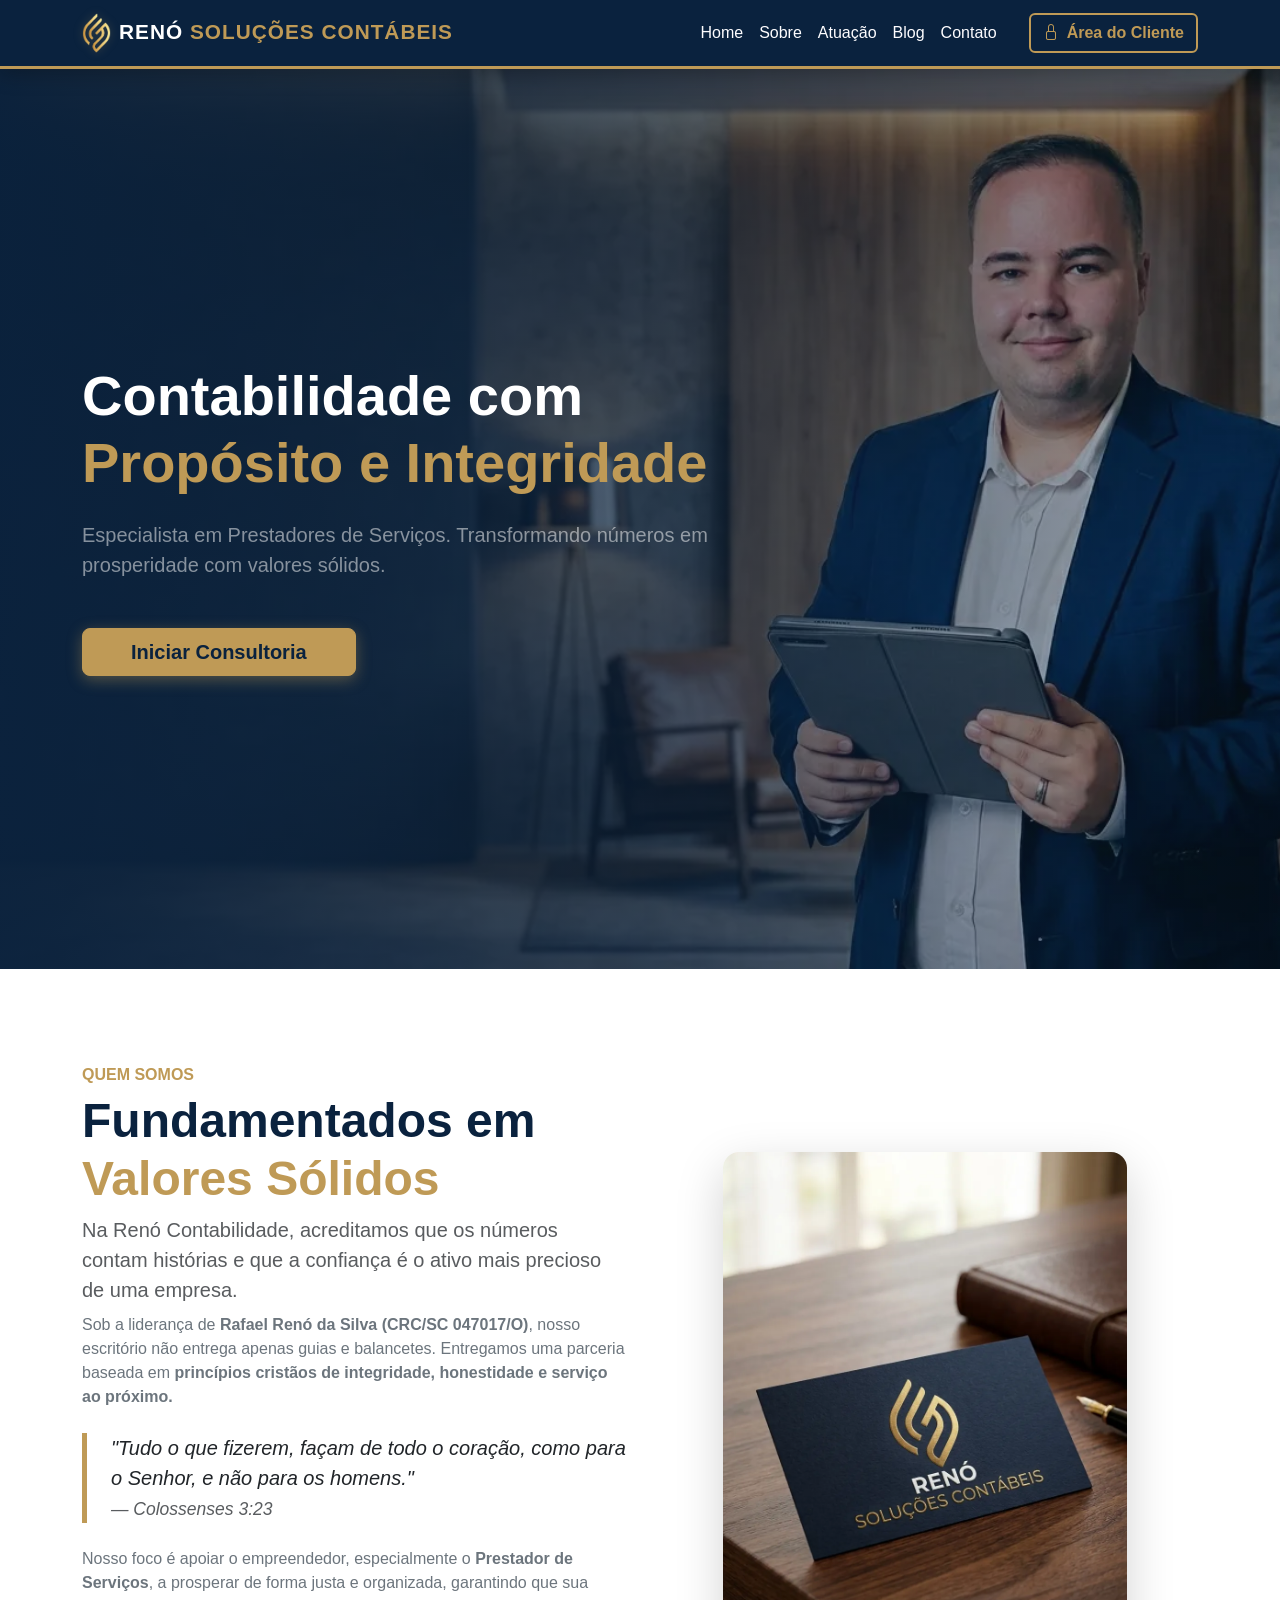
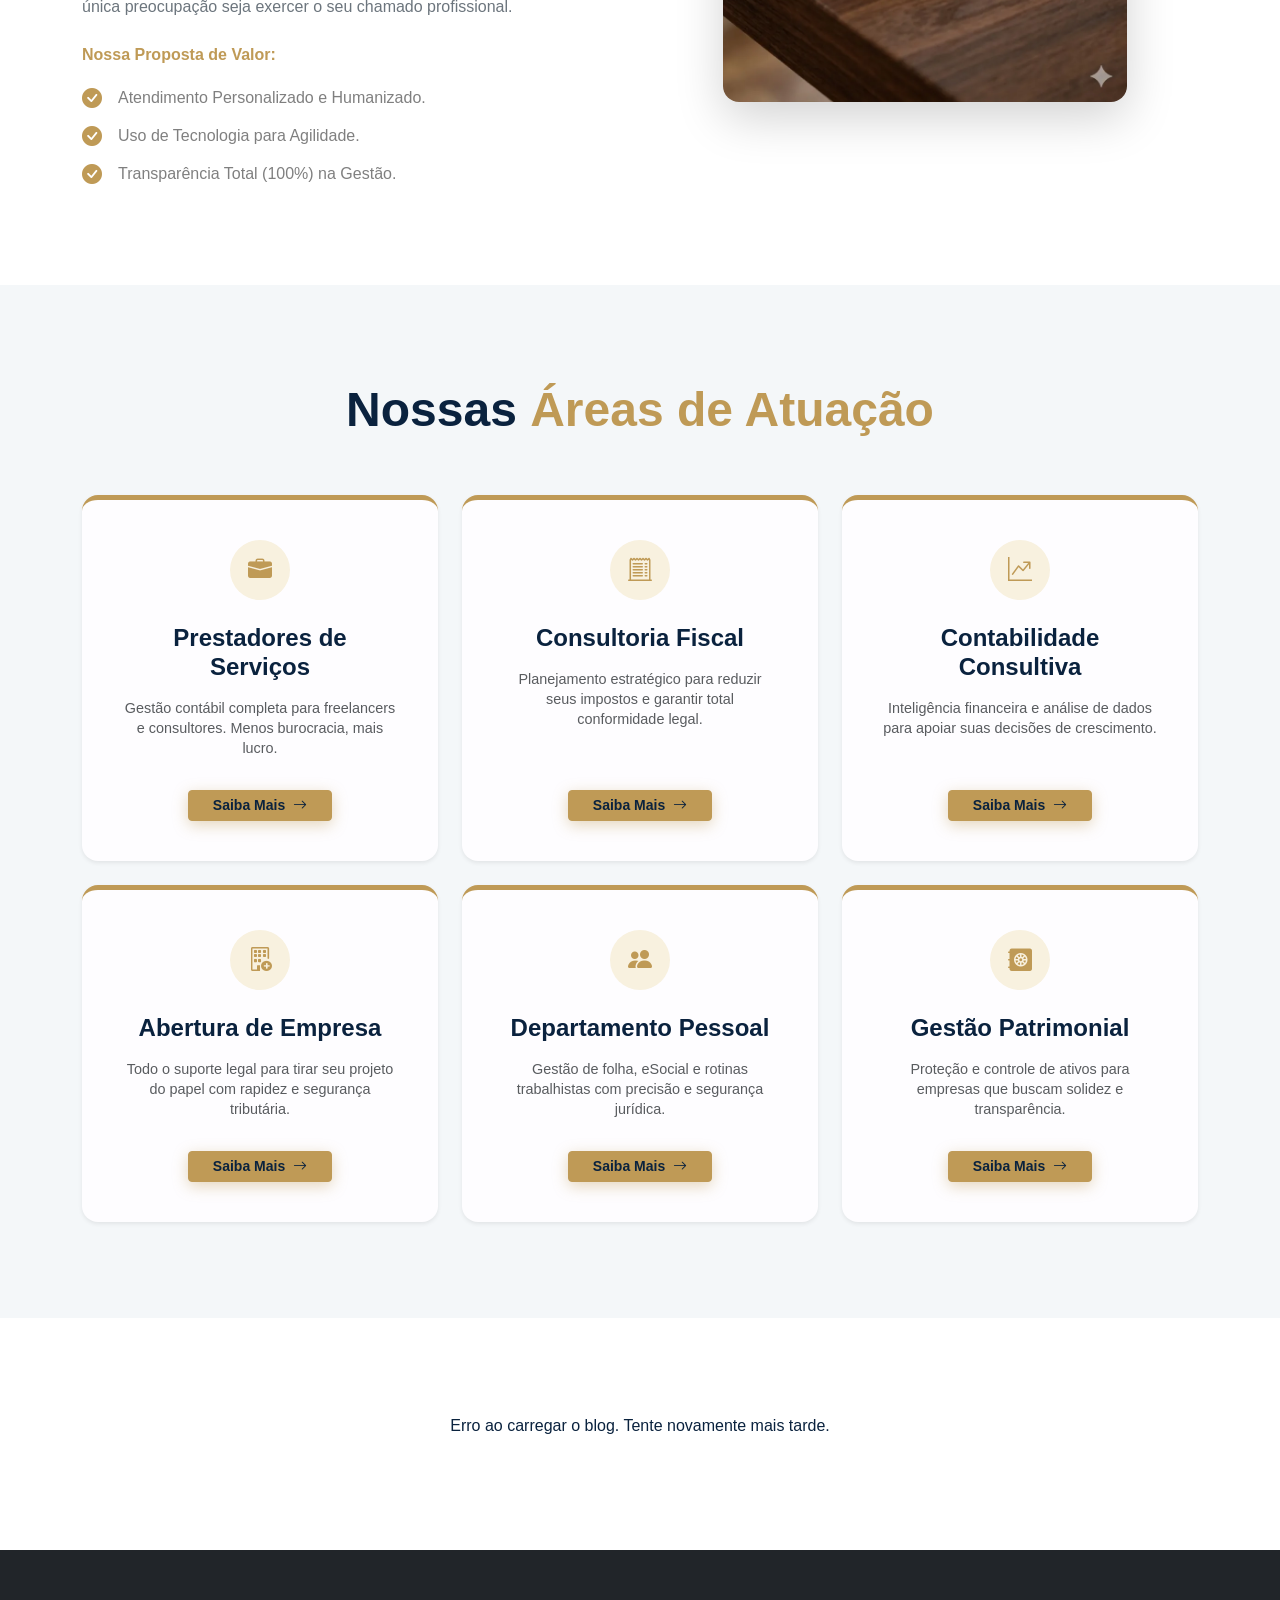
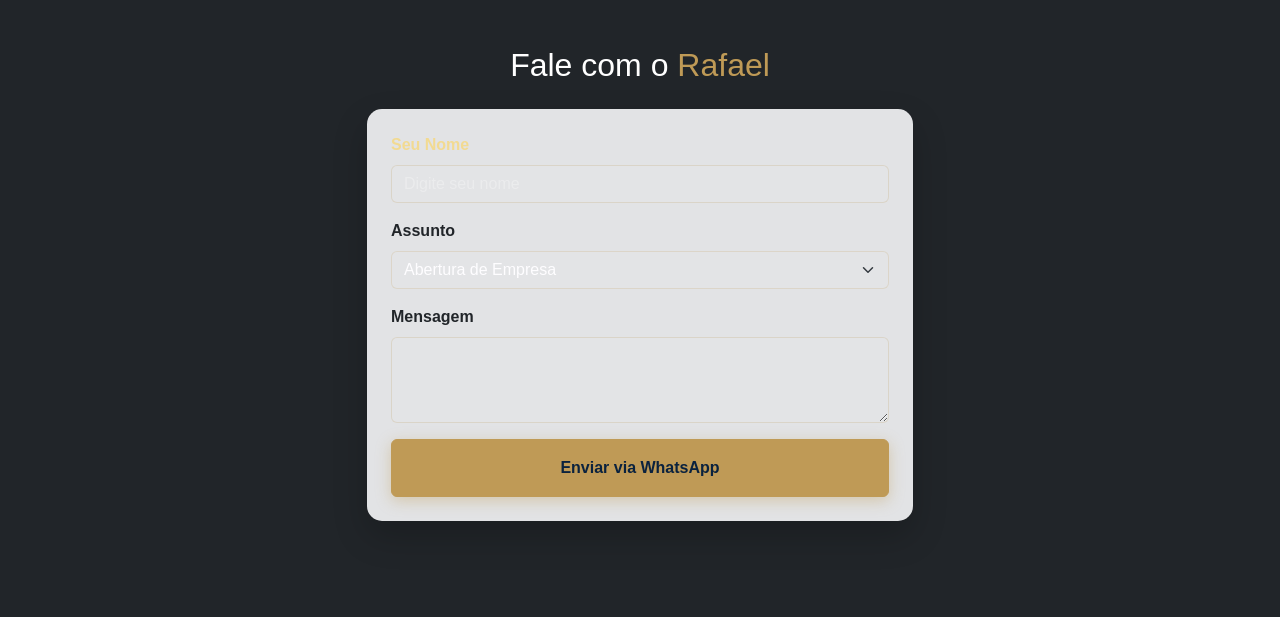
==== commit 484dc186: "Enviando arquivos atualizados" ====
--- a/index.html
+++ b/index.html
@@ -217,76 +217,16 @@
     </div>
 </section>
 
-
-
 <!-- SEÇÃO: BLOG / NOTÍCIAS -->
 <section id="blog" class="py-5 bg-white">
     <div class="container py-5">
-        <div class="row align-items-center mb-5">
-            <div class="col-lg-8 text-center text-lg-start">
-                <h6 class="text-gold fw-bold text-uppercase mb-2">Conteúdo Estratégico</h6>
-                <h2 class="display-5 fw-bold" style="color: var(--azul-primario);">Blog <span class="text-gold">Renó</span></h2>
-                <p class="lead text-muted">Informação de valor para o seu negócio e sua carreira profissional.</p>
-            </div>
-            <div class="col-lg-4 text-center text-lg-end d-none d-lg-block">
-                <a href="blog.html" class="btn custom-btn-outline px-4">Ver todos os artigos</a>
-            </div>
-        </div>
-
-        <div class="row g-4">
-            <!-- Artigo 1 -->
-            <div class="col-lg-4 col-md-6">
-                <article class="card h-100 border-0 shadow-sm overflow-hidden blog-card">
-                    <div class="position-relative">
-                        <img src="img/blog-impostos.jpg" class="card-img-top" alt="Redução de Impostos">
-                        <span class="badge bg-gold position-absolute top-0 start-0 m-3">Tributário</span>
-                    </div>
-                    <div class="card-body p-4">
-                        <small class="text-muted d-block mb-2"><i class="bi bi-calendar3 me-2"></i>15 Mar, 2024</small>
-                        <h5 class="card-title fw-bold mb-3" style="color: var(--azul-primario);">5 Dicas para reduzir impostos na Prestação de Serviços</h5>
-                        <p class="card-text text-muted small">Saiba como o planejamento tributário pode aumentar sua margem de lucro de forma legal...</p>
-                        <a href="post-exemplo.html" class="text-gold fw-bold text-decoration-none stretched-link">Ler artigo <i class="bi bi-arrow-right ms-1"></i></a>
-                    </div>
-                </article>
-            </div>
-
-            <!-- Artigo 2 -->
-            <div class="col-lg-4 col-md-6">
-                <article class="card h-100 border-0 shadow-sm overflow-hidden blog-card">
-                    <div class="position-relative">
-                        <img src="img/blog-abertura.jpg" class="card-img-top" alt="Abertura de Empresa">
-                        <span class="badge bg-gold position-absolute top-0 start-0 m-3">Empreendedorismo</span>
-                    </div>
-                    <div class="card-body p-4">
-                        <small class="text-muted d-block mb-2"><i class="bi bi-calendar3 me-2"></i>10 Mar, 2024</small>
-                        <h5 class="card-title fw-bold mb-3" style="color: var(--azul-primario);">MEI ou Microempresa: Qual o melhor caminho para você?</h5>
-                        <p class="card-text text-muted small">Entenda as principais diferenças e quando é o momento certo de fazer o desenquadramento...</p>
-                        <a href="post-exemplo.html" class="text-gold fw-bold text-decoration-none stretched-link">Ler artigo <i class="bi bi-arrow-right ms-1"></i></a>
-                    </div>
-                </article>
-            </div>
-
-            <!-- Artigo 3 -->
-            <div class="col-lg-4 col-md-6">
-                <article class="card h-100 border-0 shadow-sm overflow-hidden blog-card">
-                    <div class="position-relative">
-                        <img src="img/blog-financeiro.jpg" class="card-img-top" alt="Gestão Financeira">
-                        <span class="badge bg-gold position-absolute top-0 start-0 m-3">Gestão</span>
-                    </div>
-                    <div class="card-body p-4">
-                        <small class="text-muted d-block mb-2"><i class="bi bi-calendar3 me-2"></i>05 Mar, 2024</small>
-                        <h5 class="card-title fw-bold mb-3" style="color: var(--azul-primario);">A importância da separação entre contas PF e PJ</h5>
-                        <p class="card-text text-muted small">O erro clássico que pode levar seu negócio ao caos financeiro e como resolvê-lo hoje...</p>
-                        <a href="post-exemplo.html" class="text-gold fw-bold text-decoration-none stretched-link">Ler artigo <i class="bi bi-arrow-right ms-1"></i></a>
-                    </div>
-                </article>
-            </div>
-        </div>
-
-        <!-- Botão visível apenas no Mobile -->
-        <div class="text-center mt-5 d-lg-none">
-            <a href="blog.html" class="btn custom-btn-outline w-100">Ver todos os artigos</a>
-        </div>
+        <div class="row g-4" id="blog-container">
+    <!-- O JavaScript vai injetar os cards aqui dentro -->
+    <div class="text-center py-5">
+        <div class="spinner-border text-gold" role="status"></div>
+        <p>Carregando artigos...</p>
+    </div>
+</div>
     </div>
 </section>
 
@@ -338,6 +278,46 @@
     });
 </script>
 
+<script>
+    const blogContainer = document.getElementById('blog-container');
+
+    async function carregarPosts() {
+        try {
+            // Aqui você colocaria a URL do seu Headless CMS
+            const response = await fetch('URL_DO_SEU_CMS_AQUI');
+            const posts = await response.json();
+
+            // Limpa o spinner de carregamento
+            blogContainer.innerHTML = '';
+
+            // Mapeia os dados do CMS para o SEU layout CSS
+            posts.forEach(post => {
+                const card = `
+                    <div class="col-lg-4 col-md-6">
+                        <article class="card h-100 border-0 shadow-sm overflow-hidden blog-card">
+                            <div class="position-relative">
+                                <img src="${post.imagemUrl}" class="card-img-top" alt="${post.titulo}">
+                                <span class="badge bg-gold position-absolute top-0 start-0 m-3">${post.categoria}</span>
+                            </div>
+                            <div class="card-body p-4">
+                                <small class="text-muted d-block mb-2"><i class="bi bi-calendar3 me-2"></i>${post.data}</small>
+                                <h5 class="card-title fw-bold mb-3" style="color: var(--azul-primario);">${post.titulo}</h5>
+                                <p class="card-text text-muted small">${post.resumo}</p>
+                                <a href="post.html?id=${post.id}" class="text-gold fw-bold text-decoration-none stretched-link">Ler artigo <i class="bi bi-arrow-right ms-1"></i></a>
+                            </div>
+                        </article>
+                    </div>
+                `;
+                blogContainer.innerHTML += card;
+            });
+        } catch (error) {
+            blogContainer.innerHTML = '<p class="text-center">Erro ao carregar o blog. Tente novamente mais tarde.</p>';
+        }
+    }
+
+    carregarPosts();
+</script>
+
 </body>
 
 </html>
